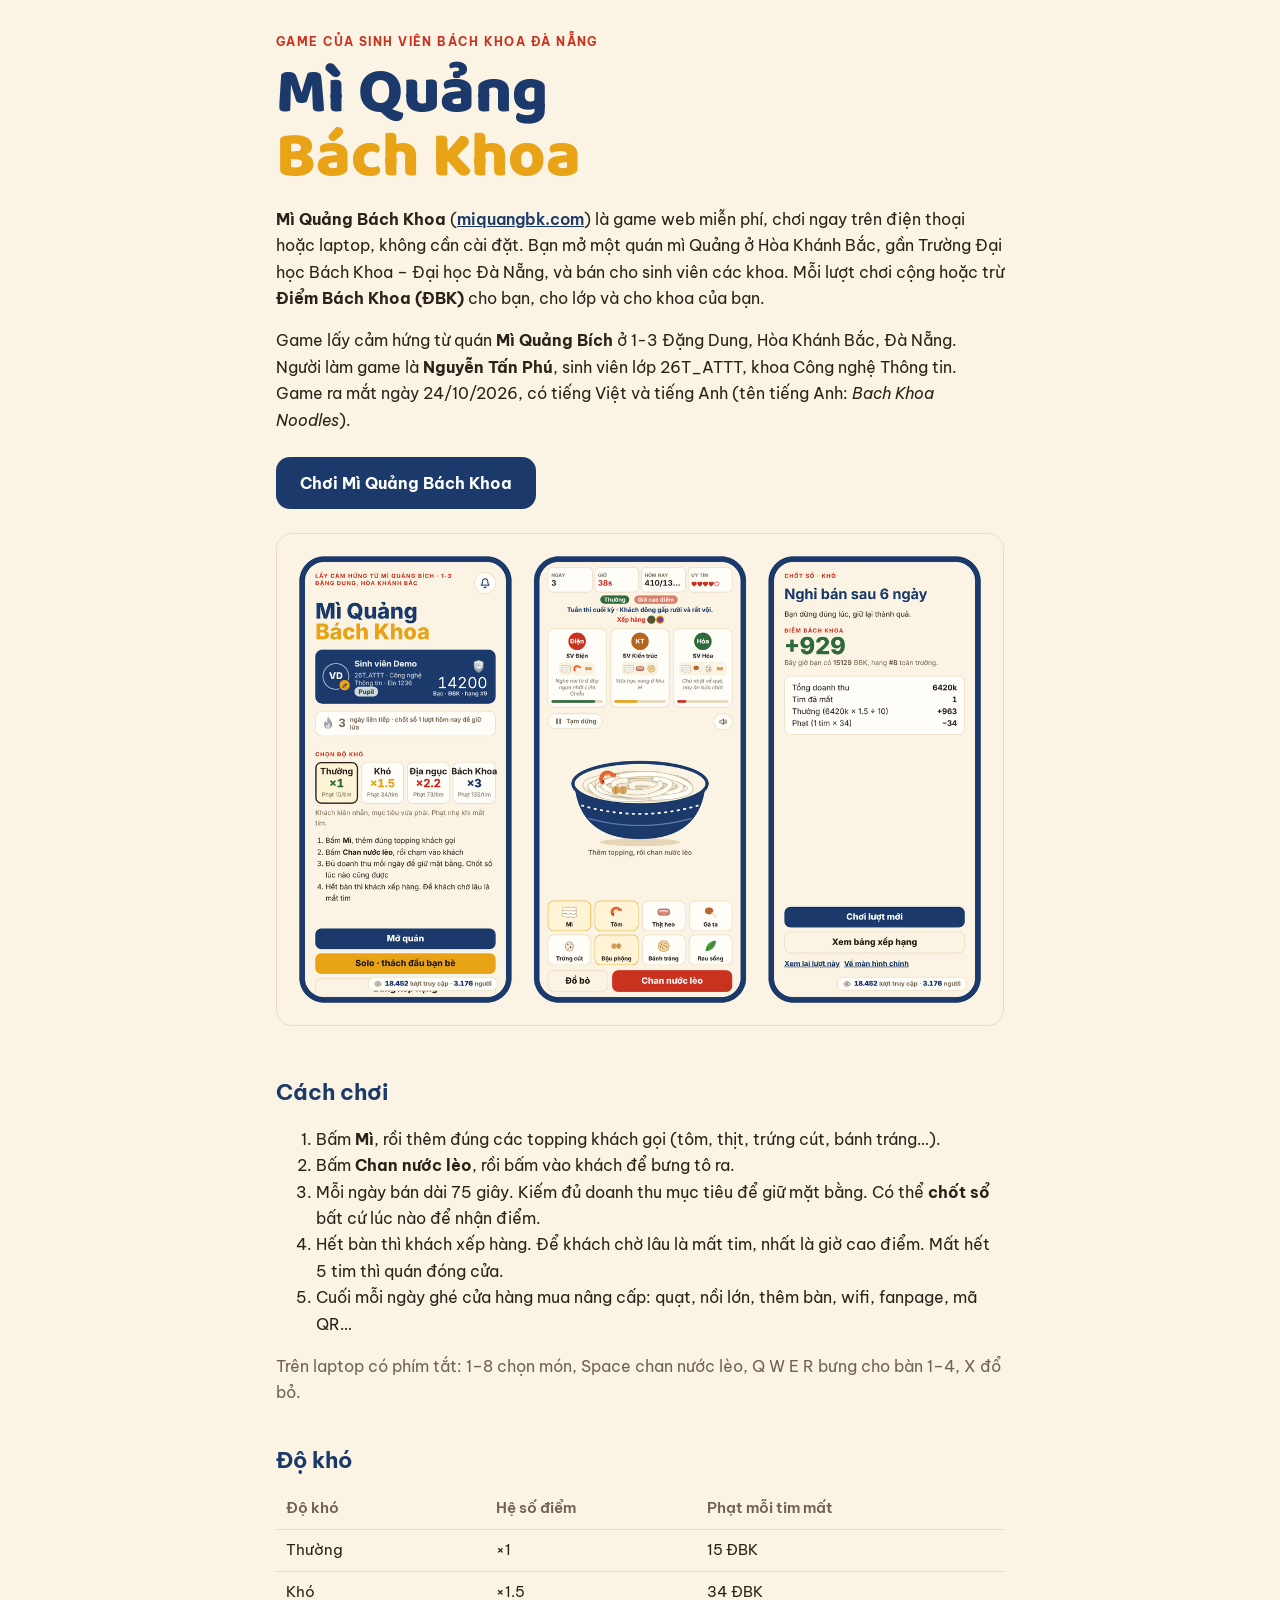
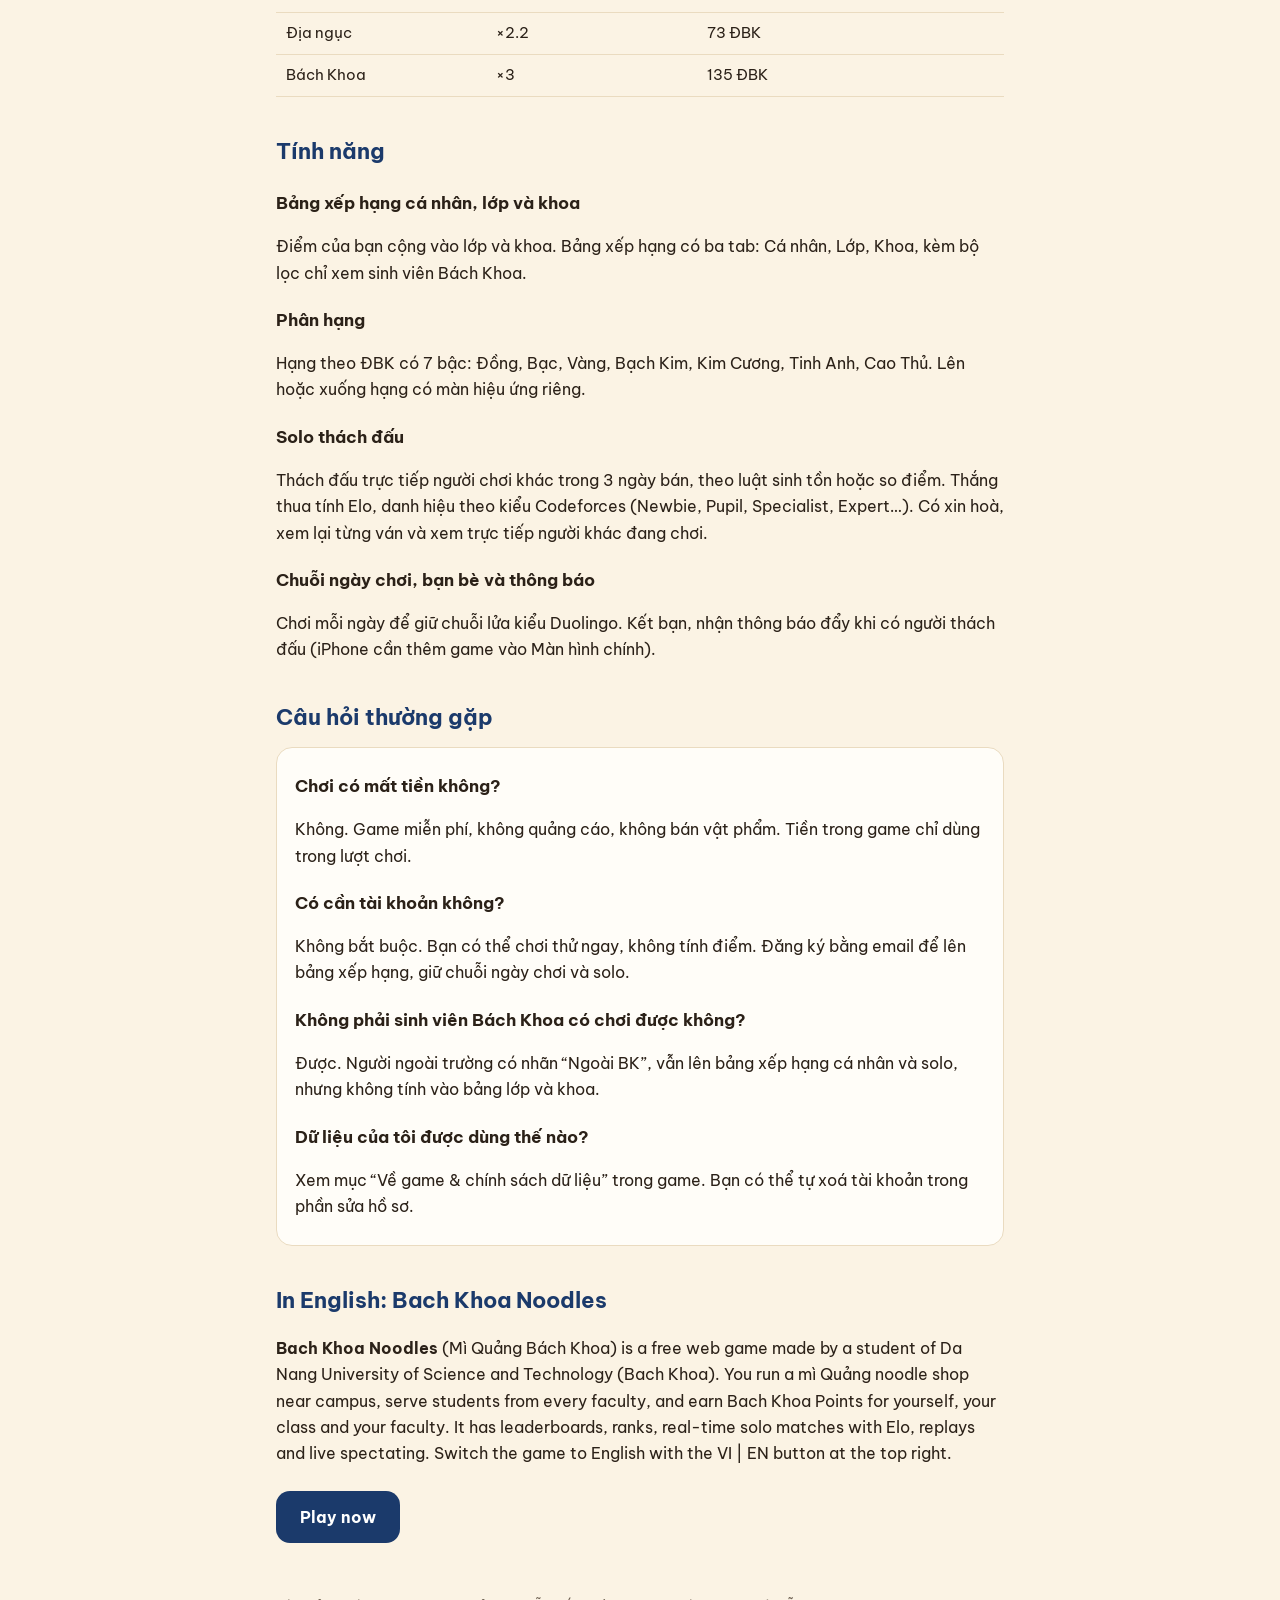
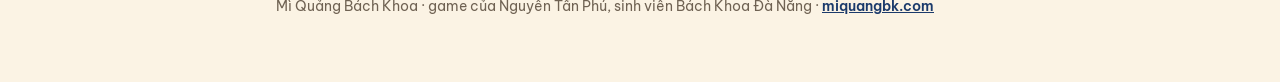
==== gioi-thieu/index.html @ 4ca2e11f "SEO: trang giới thiệu tĩnh, sitemap, robots, dữ liệu có cấu trúc, llms.txt (bản 2.19.3) Co-Authored-" ====
<!doctype html>
<html lang="vi">
<head>
<meta charset="utf-8">
<meta name="viewport" content="width=device-width, initial-scale=1">
<title>Giới thiệu Mì Quảng Bách Khoa: game bán mì Quảng của sinh viên Bách Khoa Đà Nẵng</title>
<meta name="description" content="Mì Quảng Bách Khoa (miquangbk.com) là game web miễn phí của sinh viên Đại học Bách Khoa Đà Nẵng: mở quán mì Quảng, phục vụ sinh viên các khoa, đua Điểm Bách Khoa theo lớp, theo khoa và solo tính Elo.">
<link rel="canonical" href="https://miquangbk.com/gioi-thieu/">
<link rel="icon" href="../icons/favicon.svg" type="image/svg+xml">
<meta name="theme-color" content="#1B3A6B">
<meta property="og:type" content="article">
<meta property="og:url" content="https://miquangbk.com/gioi-thieu/">
<meta property="og:site_name" content="Mì Quảng Bách Khoa">
<meta property="og:title" content="Giới thiệu Mì Quảng Bách Khoa">
<meta property="og:description" content="Game bán mì Quảng của sinh viên Bách Khoa Đà Nẵng. Đua điểm theo lớp, theo khoa, solo tính Elo.">
<meta property="og:image" content="https://miquangbk.com/icons/og-image.png">
<meta name="twitter:card" content="summary_large_image">
<script type="application/ld+json">
{"@context":"https://schema.org","@graph":[
 {"@type":"BreadcrumbList","itemListElement":[
  {"@type":"ListItem","position":1,"name":"Mì Quảng Bách Khoa","item":"https://miquangbk.com/"},
  {"@type":"ListItem","position":2,"name":"Giới thiệu","item":"https://miquangbk.com/gioi-thieu/"}]},
 {"@type":"FAQPage","mainEntity":[
  {"@type":"Question","name":"Mì Quảng Bách Khoa là gì?","acceptedAnswer":{"@type":"Answer","text":"Là game web miễn phí do Nguyễn Tấn Phú, sinh viên lớp 26T_ATTT khoa Công nghệ Thông tin, Trường Đại học Bách Khoa – Đại học Đà Nẵng làm. Người chơi mở quán mì Quảng và phục vụ sinh viên các khoa, kiếm Điểm Bách Khoa cho bản thân, lớp và khoa. Chơi tại miquangbk.com."}},
  {"@type":"Question","name":"Chơi Mì Quảng Bách Khoa có mất tiền không?","acceptedAnswer":{"@type":"Answer","text":"Không. Game miễn phí, không quảng cáo, không bán vật phẩm. Tiền trong game chỉ dùng để mua nâng cấp và tim trong lượt chơi."}},
  {"@type":"Question","name":"Có cần tài khoản để chơi không?","acceptedAnswer":{"@type":"Answer","text":"Không bắt buộc. Có thể chơi thử ngay mà không tính điểm. Đăng ký bằng email để được tính Điểm Bách Khoa, lên bảng xếp hạng, giữ chuỗi ngày chơi và thách đấu solo."}},
  {"@type":"Question","name":"Không phải sinh viên Bách Khoa Đà Nẵng có chơi được không?","acceptedAnswer":{"@type":"Answer","text":"Được. Người chơi ngoài trường có nhãn Ngoài BK, vẫn lên bảng xếp hạng cá nhân và solo, nhưng không được tính vào bảng xếp hạng lớp và khoa."}},
  {"@type":"Question","name":"Game lấy cảm hứng từ đâu?","acceptedAnswer":{"@type":"Answer","text":"Từ quán Mì Quảng Bích ở 1-3 Đặng Dung, Hòa Khánh Bắc, Đà Nẵng, nơi nhiều sinh viên Bách Khoa hay ghé ăn."}}]}
]}
</script>
<link rel="preconnect" href="https://fonts.googleapis.com">
<link rel="stylesheet" href="https://fonts.googleapis.com/css2?family=Baloo+2:wght@800&family=Be+Vietnam+Pro:wght@400;600;700&display=swap">
<style>
:root{--paper:#FBF3E4;--card:#FFFDF8;--ink:#2B2118;--muted:#6F6253;--line:#EADBC0;--navy:#1B3A6B;--gold:#E8A317;--chili:#C8321E}
@media (prefers-color-scheme:dark){:root{--paper:#14181F;--card:#1C222C;--ink:#ECE5DA;--muted:#A79C8E;--line:#2E3643;--navy:#8FB0E6;--gold:#F0B43A;--chili:#F07A62}}
*{box-sizing:border-box}
body{margin:0;background:var(--paper);color:var(--ink);font:16px/1.65 'Be Vietnam Pro',system-ui,sans-serif}
main{max-width:760px;margin:0 auto;padding:32px 16px 64px}
.eyebrow{font-size:12px;letter-spacing:.12em;text-transform:uppercase;font-weight:700;color:var(--chili);margin:0}
h1{font-family:'Baloo 2',system-ui,sans-serif;font-weight:800;font-size:clamp(40px,9vw,64px);line-height:1;margin:10px 0 16px;color:var(--navy)}
h1 em{font-style:normal;color:var(--gold);display:block}
h2{font-size:22px;margin:36px 0 10px;color:var(--navy)}
h3{font-size:17px;margin:20px 0 4px}
p,li{color:var(--ink)} .muted{color:var(--muted)}
a{color:var(--navy);font-weight:600}
.cta{display:inline-block;margin:8px 0 4px;padding:13px 24px;border-radius:14px;background:var(--navy);color:#fff;text-decoration:none;font-weight:700}
@media (prefers-color-scheme:dark){.cta{color:#14181F}}
img{width:100%;height:auto;border-radius:16px;border:1px solid var(--line);margin:20px 0 4px;background:var(--card)}
table{width:100%;border-collapse:collapse;margin:8px 0;font-size:15px}
th,td{text-align:left;padding:8px 10px;border-bottom:1px solid var(--line)}
th{color:var(--muted);font-weight:600}
.box{background:var(--card);border:1px solid var(--line);border-radius:16px;padding:4px 18px 10px;margin-top:12px}
footer{margin-top:48px;font-size:14px;color:var(--muted)}
</style>
</head>
<body>
<main>
<p class="eyebrow">Game của sinh viên Bách Khoa Đà Nẵng</p>
<h1>Mì Quảng <em>Bách Khoa</em></h1>
<p><b>Mì Quảng Bách Khoa</b> (<a href="https://miquangbk.com/">miquangbk.com</a>) là game web miễn phí, chơi ngay trên điện thoại hoặc laptop, không cần cài đặt. Bạn mở một quán mì Quảng ở Hòa Khánh Bắc, gần Trường Đại học Bách Khoa – Đại học Đà Nẵng, và bán cho sinh viên các khoa. Mỗi lượt chơi cộng hoặc trừ <b>Điểm Bách Khoa (ĐBK)</b> cho bạn, cho lớp và cho khoa của bạn.</p>
<p>Game lấy cảm hứng từ quán <b>Mì Quảng Bích</b> ở 1-3 Đặng Dung, Hòa Khánh Bắc, Đà Nẵng. Người làm game là <b>Nguyễn Tấn Phú</b>, sinh viên lớp 26T_ATTT, khoa Công nghệ Thông tin. Game ra mắt ngày 24/10/2026, có tiếng Việt và tiếng Anh (tên tiếng Anh: <i>Bach Khoa Noodles</i>).</p>
<a class="cta" href="https://miquangbk.com/">Chơi Mì Quảng Bách Khoa</a>
<img src="../docs/images/tong-quan-dien-thoai.png" width="1300" height="879" alt="Màn hình game Mì Quảng Bách Khoa trên điện thoại: màn chính, quán đang bán và bảng xếp hạng" loading="lazy">

<h2>Cách chơi</h2>
<ol>
<li>Bấm <b>Mì</b>, rồi thêm đúng các topping khách gọi (tôm, thịt, trứng cút, bánh tráng…).</li>
<li>Bấm <b>Chan nước lèo</b>, rồi bấm vào khách để bưng tô ra.</li>
<li>Mỗi ngày bán dài 75 giây. Kiếm đủ doanh thu mục tiêu để giữ mặt bằng. Có thể <b>chốt sổ</b> bất cứ lúc nào để nhận điểm.</li>
<li>Hết bàn thì khách xếp hàng. Để khách chờ lâu là mất tim, nhất là giờ cao điểm. Mất hết 5 tim thì quán đóng cửa.</li>
<li>Cuối mỗi ngày ghé cửa hàng mua nâng cấp: quạt, nồi lớn, thêm bàn, wifi, fanpage, mã QR…</li>
</ol>
<p class="muted">Trên laptop có phím tắt: 1–8 chọn món, Space chan nước lèo, Q W E R bưng cho bàn 1–4, X đổ bỏ.</p>

<h2>Độ khó</h2>
<table>
<tr><th>Độ khó</th><th>Hệ số điểm</th><th>Phạt mỗi tim mất</th></tr>
<tr><td>Thường</td><td>×1</td><td>15 ĐBK</td></tr>
<tr><td>Khó</td><td>×1.5</td><td>34 ĐBK</td></tr>
<tr><td>Địa ngục</td><td>×2.2</td><td>73 ĐBK</td></tr>
<tr><td>Bách Khoa</td><td>×3</td><td>135 ĐBK</td></tr>
</table>

<h2>Tính năng</h2>
<h3>Bảng xếp hạng cá nhân, lớp và khoa</h3>
<p>Điểm của bạn cộng vào lớp và khoa. Bảng xếp hạng có ba tab: Cá nhân, Lớp, Khoa, kèm bộ lọc chỉ xem sinh viên Bách Khoa.</p>
<h3>Phân hạng</h3>
<p>Hạng theo ĐBK có 7 bậc: Đồng, Bạc, Vàng, Bạch Kim, Kim Cương, Tinh Anh, Cao Thủ. Lên hoặc xuống hạng có màn hiệu ứng riêng.</p>
<h3>Solo thách đấu</h3>
<p>Thách đấu trực tiếp người chơi khác trong 3 ngày bán, theo luật sinh tồn hoặc so điểm. Thắng thua tính Elo, danh hiệu theo kiểu Codeforces (Newbie, Pupil, Specialist, Expert…). Có xin hoà, xem lại từng ván và xem trực tiếp người khác đang chơi.</p>
<h3>Chuỗi ngày chơi, bạn bè và thông báo</h3>
<p>Chơi mỗi ngày để giữ chuỗi lửa kiểu Duolingo. Kết bạn, nhận thông báo đẩy khi có người thách đấu (iPhone cần thêm game vào Màn hình chính).</p>

<h2>Câu hỏi thường gặp</h2>
<div class="box">
<h3>Chơi có mất tiền không?</h3>
<p>Không. Game miễn phí, không quảng cáo, không bán vật phẩm. Tiền trong game chỉ dùng trong lượt chơi.</p>
<h3>Có cần tài khoản không?</h3>
<p>Không bắt buộc. Bạn có thể chơi thử ngay, không tính điểm. Đăng ký bằng email để lên bảng xếp hạng, giữ chuỗi ngày chơi và solo.</p>
<h3>Không phải sinh viên Bách Khoa có chơi được không?</h3>
<p>Được. Người ngoài trường có nhãn “Ngoài BK”, vẫn lên bảng xếp hạng cá nhân và solo, nhưng không tính vào bảng lớp và khoa.</p>
<h3>Dữ liệu của tôi được dùng thế nào?</h3>
<p>Xem mục “Về game &amp; chính sách dữ liệu” trong game. Bạn có thể tự xoá tài khoản trong phần sửa hồ sơ.</p>
</div>

<h2 lang="en">In English: Bach Khoa Noodles</h2>
<p lang="en"><b>Bach Khoa Noodles</b> (Mì Quảng Bách Khoa) is a free web game made by a student of Da Nang University of Science and Technology (Bach Khoa). You run a mì Quảng noodle shop near campus, serve students from every faculty, and earn Bach Khoa Points for yourself, your class and your faculty. It has leaderboards, ranks, real-time solo matches with Elo, replays and live spectating. Switch the game to English with the VI | EN button at the top right.</p>
<a class="cta" href="https://miquangbk.com/">Play now</a>

<footer>Mì Quảng Bách Khoa · game của Nguyễn Tấn Phú, sinh viên Bách Khoa Đà Nẵng · <a href="https://miquangbk.com/">miquangbk.com</a></footer>
</main>
</body>
</html>
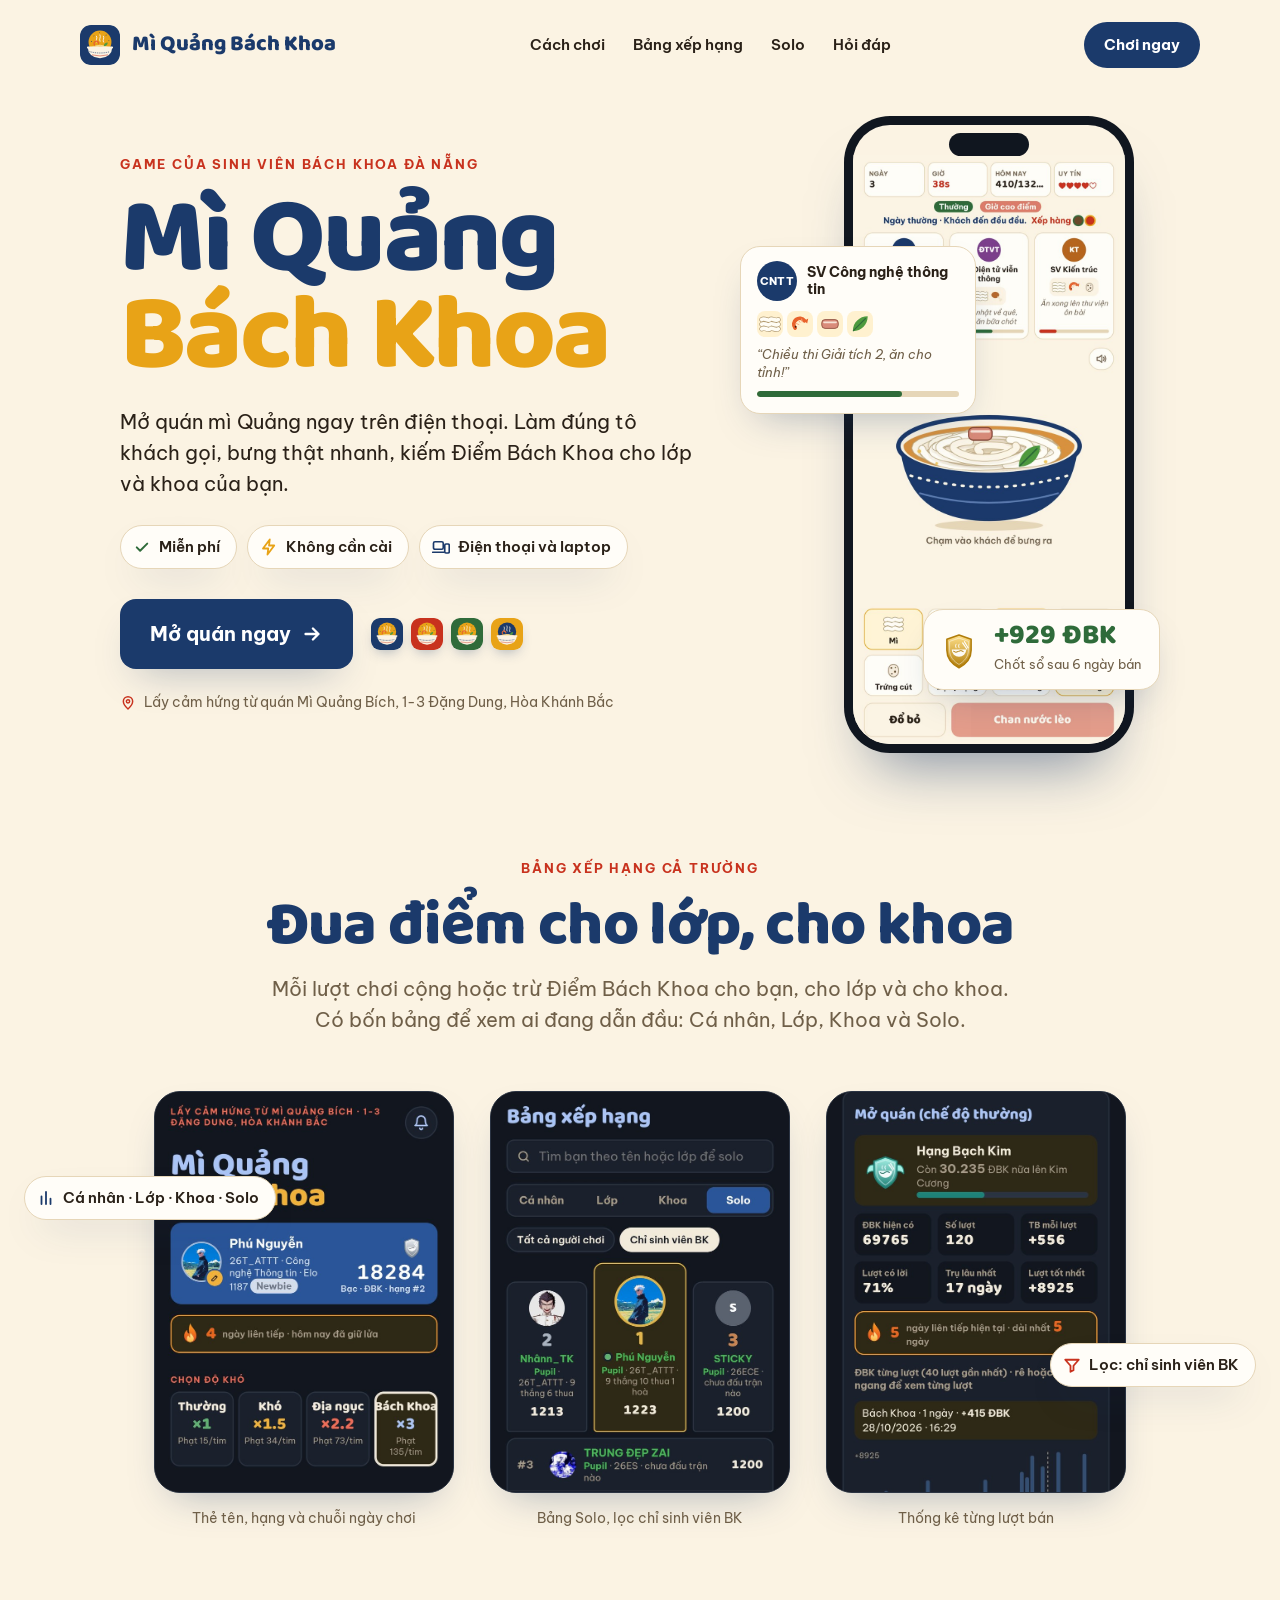
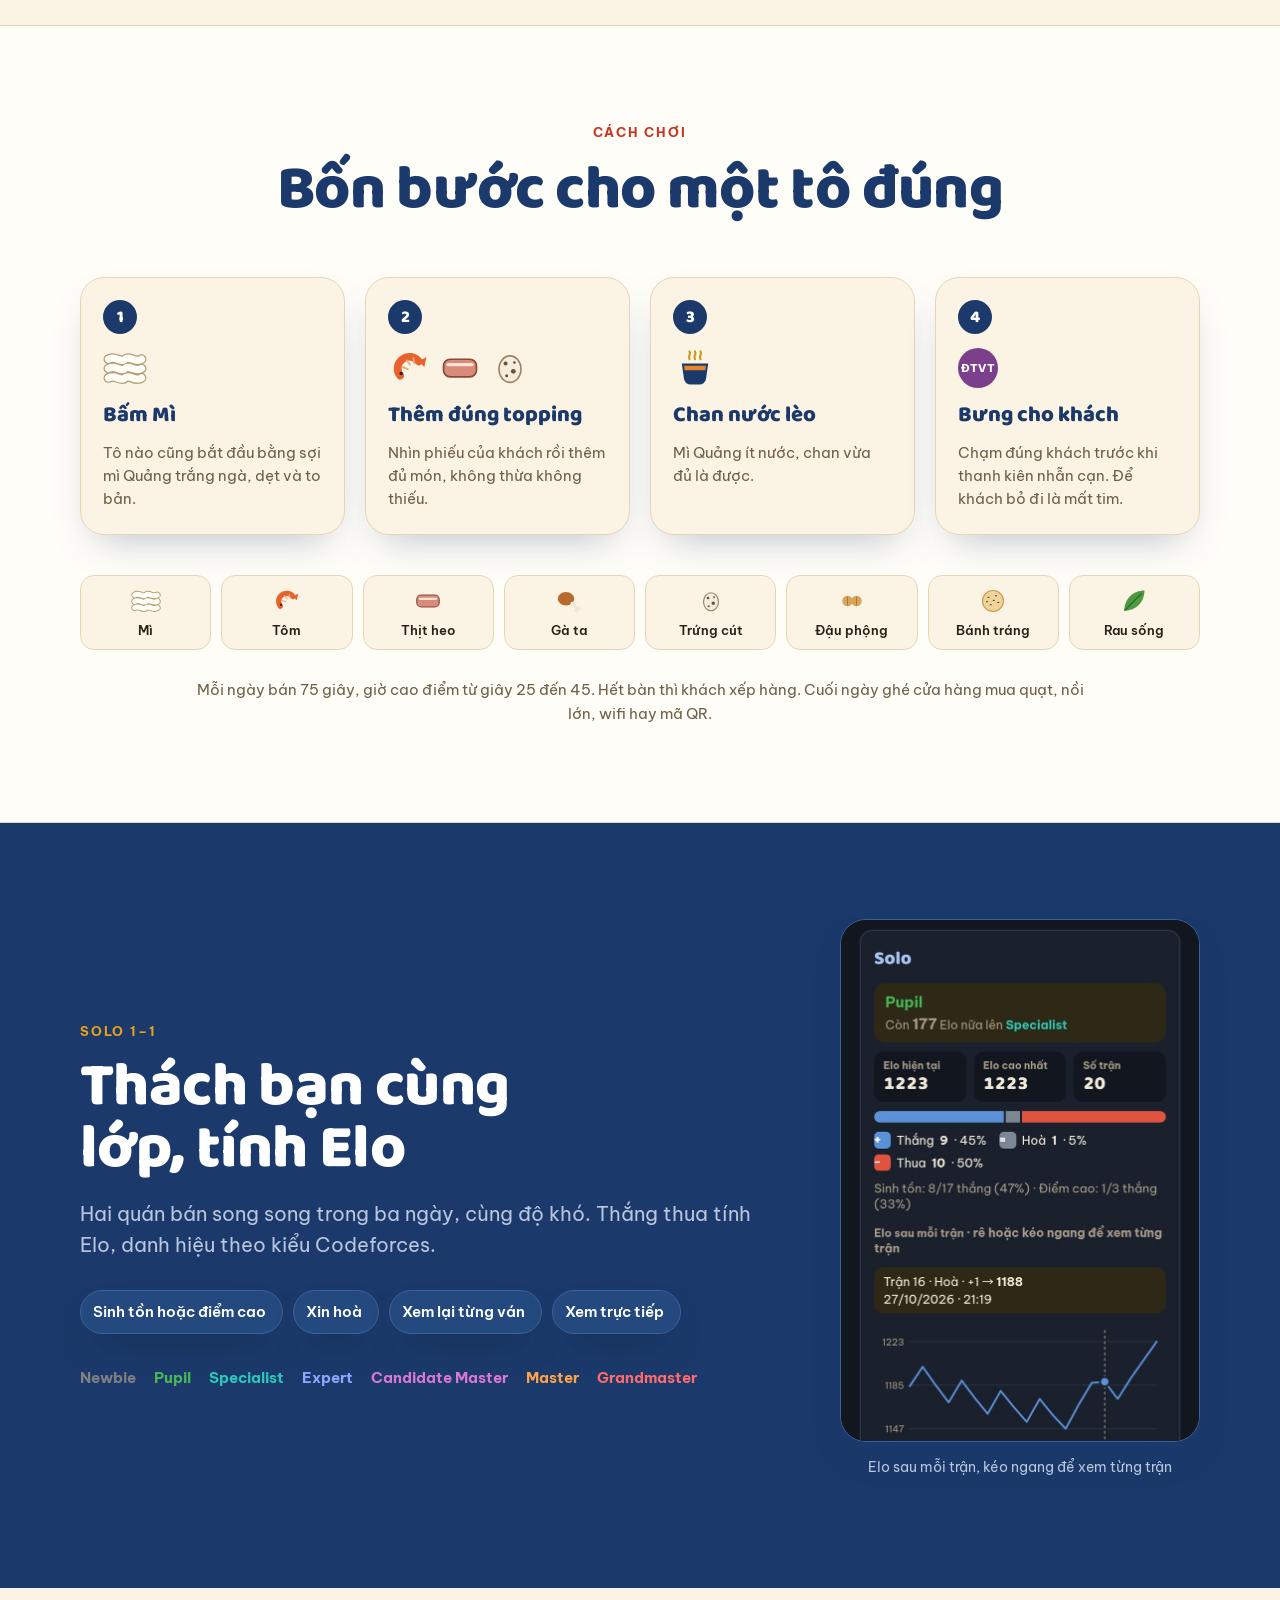
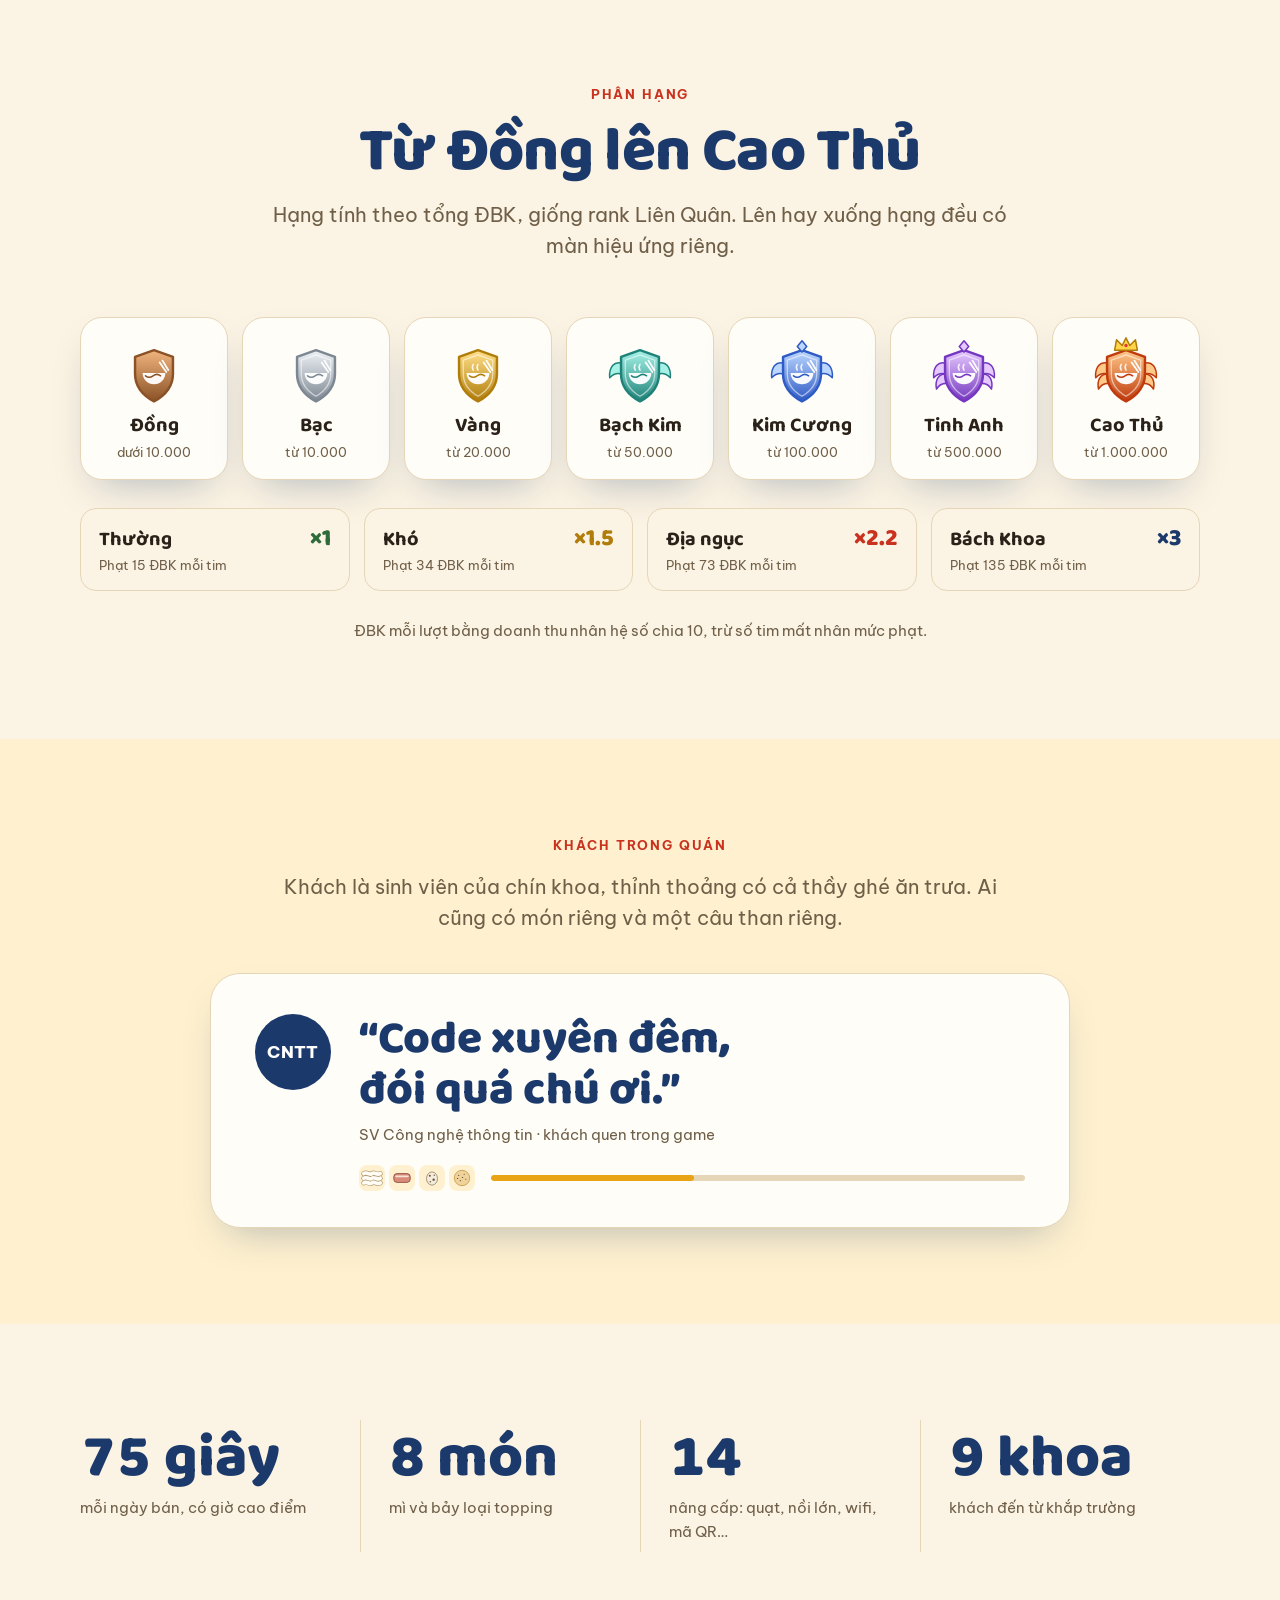
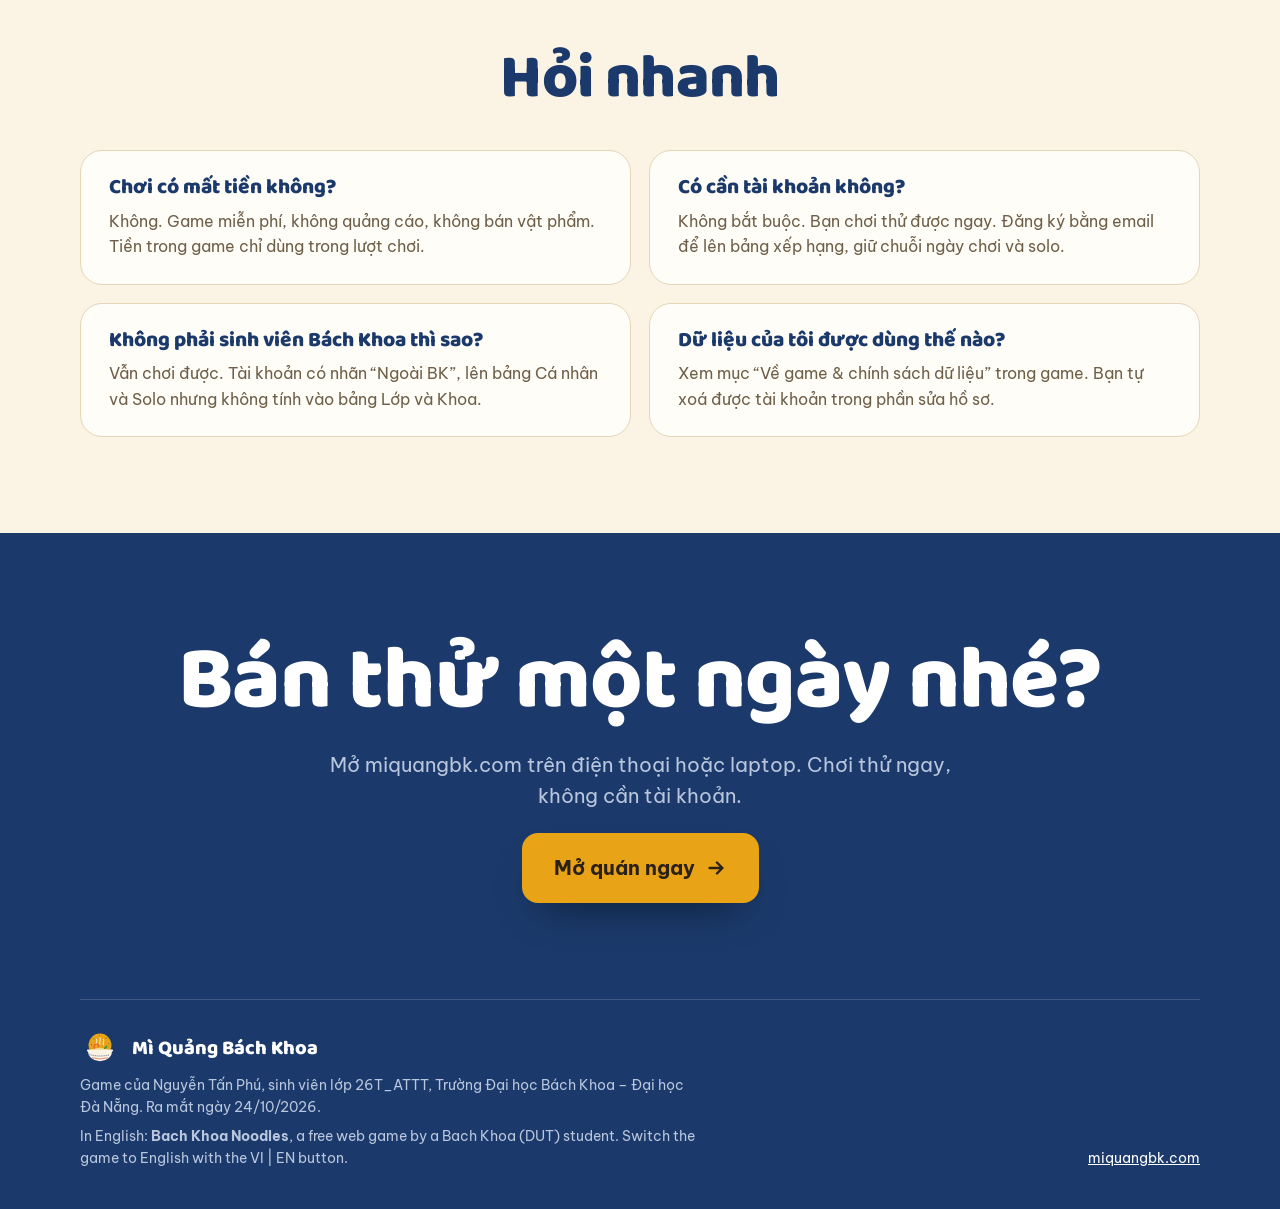
==== commit b3b77abe: "Trang giới thiệu thành landing page có ảnh game, huy hiệu hạng, hỏi nhanh (bản 2.20.0) Co-Authored-B" ====
--- a/gioi-thieu/index.html
+++ b/gioi-thieu/index.html
@@ -2,18 +2,22 @@
 <html lang="vi">
 <head>
 <meta charset="utf-8">
-<meta name="viewport" content="width=device-width, initial-scale=1">
-<title>Giới thiệu Mì Quảng Bách Khoa: game bán mì Quảng của sinh viên Bách Khoa Đà Nẵng</title>
+<meta name="viewport" content="width=device-width, initial-scale=1, viewport-fit=cover">
+<title>Mì Quảng Bách Khoa: game bán mì Quảng của sinh viên Bách Khoa Đà Nẵng</title>
 <meta name="description" content="Mì Quảng Bách Khoa (miquangbk.com) là game web miễn phí của sinh viên Đại học Bách Khoa Đà Nẵng: mở quán mì Quảng, phục vụ sinh viên các khoa, đua Điểm Bách Khoa theo lớp, theo khoa và solo tính Elo.">
 <link rel="canonical" href="https://miquangbk.com/gioi-thieu/">
 <link rel="icon" href="../icons/favicon.svg" type="image/svg+xml">
+<link rel="apple-touch-icon" href="../icons/apple-touch-icon.png">
 <meta name="theme-color" content="#1B3A6B">
 <meta property="og:type" content="article">
 <meta property="og:url" content="https://miquangbk.com/gioi-thieu/">
 <meta property="og:site_name" content="Mì Quảng Bách Khoa">
-<meta property="og:title" content="Giới thiệu Mì Quảng Bách Khoa">
-<meta property="og:description" content="Game bán mì Quảng của sinh viên Bách Khoa Đà Nẵng. Đua điểm theo lớp, theo khoa, solo tính Elo.">
+<meta property="og:locale" content="vi_VN">
+<meta property="og:title" content="Mì Quảng Bách Khoa: game bán mì Quảng của sinh viên Bách Khoa Đà Nẵng">
+<meta property="og:description" content="Mở quán mì Quảng trên điện thoại, đua Điểm Bách Khoa cho lớp, cho khoa và solo tính Elo. Miễn phí, không cần cài.">
 <meta property="og:image" content="https://miquangbk.com/icons/og-image.png">
+<meta property="og:image:width" content="1200">
+<meta property="og:image:height" content="630">
 <meta name="twitter:card" content="summary_large_image">
 <script type="application/ld+json">
 {"@context":"https://schema.org","@graph":[
@@ -21,93 +25,543 @@
   {"@type":"ListItem","position":1,"name":"Mì Quảng Bách Khoa","item":"https://miquangbk.com/"},
   {"@type":"ListItem","position":2,"name":"Giới thiệu","item":"https://miquangbk.com/gioi-thieu/"}]},
  {"@type":"FAQPage","mainEntity":[
-  {"@type":"Question","name":"Mì Quảng Bách Khoa là gì?","acceptedAnswer":{"@type":"Answer","text":"Là game web miễn phí do Nguyễn Tấn Phú, sinh viên lớp 26T_ATTT khoa Công nghệ Thông tin, Trường Đại học Bách Khoa – Đại học Đà Nẵng làm. Người chơi mở quán mì Quảng và phục vụ sinh viên các khoa, kiếm Điểm Bách Khoa cho bản thân, lớp và khoa. Chơi tại miquangbk.com."}},
-  {"@type":"Question","name":"Chơi Mì Quảng Bách Khoa có mất tiền không?","acceptedAnswer":{"@type":"Answer","text":"Không. Game miễn phí, không quảng cáo, không bán vật phẩm. Tiền trong game chỉ dùng để mua nâng cấp và tim trong lượt chơi."}},
-  {"@type":"Question","name":"Có cần tài khoản để chơi không?","acceptedAnswer":{"@type":"Answer","text":"Không bắt buộc. Có thể chơi thử ngay mà không tính điểm. Đăng ký bằng email để được tính Điểm Bách Khoa, lên bảng xếp hạng, giữ chuỗi ngày chơi và thách đấu solo."}},
-  {"@type":"Question","name":"Không phải sinh viên Bách Khoa Đà Nẵng có chơi được không?","acceptedAnswer":{"@type":"Answer","text":"Được. Người chơi ngoài trường có nhãn Ngoài BK, vẫn lên bảng xếp hạng cá nhân và solo, nhưng không được tính vào bảng xếp hạng lớp và khoa."}},
-  {"@type":"Question","name":"Game lấy cảm hứng từ đâu?","acceptedAnswer":{"@type":"Answer","text":"Từ quán Mì Quảng Bích ở 1-3 Đặng Dung, Hòa Khánh Bắc, Đà Nẵng, nơi nhiều sinh viên Bách Khoa hay ghé ăn."}}]}
+  {"@type":"Question","name":"Chơi có mất tiền không?","acceptedAnswer":{"@type":"Answer","text":"Không. Game miễn phí, không quảng cáo, không bán vật phẩm. Tiền trong game chỉ dùng trong lượt chơi."}},
+  {"@type":"Question","name":"Có cần tài khoản không?","acceptedAnswer":{"@type":"Answer","text":"Không bắt buộc. Bạn chơi thử được ngay. Đăng ký bằng email để lên bảng xếp hạng, giữ chuỗi ngày chơi và solo."}},
+  {"@type":"Question","name":"Không phải sinh viên Bách Khoa thì sao?","acceptedAnswer":{"@type":"Answer","text":"Vẫn chơi được. Tài khoản có nhãn Ngoài BK, lên bảng Cá nhân và Solo, nhưng không tính vào bảng Lớp và Khoa."}},
+  {"@type":"Question","name":"Dữ liệu của tôi được dùng thế nào?","acceptedAnswer":{"@type":"Answer","text":"Xem mục Về game và chính sách dữ liệu trong game. Bạn tự xoá được tài khoản trong phần sửa hồ sơ."}}]}
 ]}
 </script>
 <link rel="preconnect" href="https://fonts.googleapis.com">
-<link rel="stylesheet" href="https://fonts.googleapis.com/css2?family=Baloo+2:wght@800&family=Be+Vietnam+Pro:wght@400;600;700&display=swap">
+<link rel="preconnect" href="https://fonts.gstatic.com" crossorigin>
+<link rel="stylesheet" href="https://fonts.googleapis.com/css2?family=Baloo+2:wght@700;800&family=Be+Vietnam+Pro:wght@400;500;600;700&display=swap">
 <style>
-:root{--paper:#FBF3E4;--card:#FFFDF8;--ink:#2B2118;--muted:#6F6253;--line:#EADBC0;--navy:#1B3A6B;--gold:#E8A317;--chili:#C8321E}
-@media (prefers-color-scheme:dark){:root{--paper:#14181F;--card:#1C222C;--ink:#ECE5DA;--muted:#A79C8E;--line:#2E3643;--navy:#8FB0E6;--gold:#F0B43A;--chili:#F07A62}}
+/* Trang giới thiệu dạng landing page (bản 2.20.0). Màu và chữ lấy từ game: giấy kem, xanh Bách Khoa, vàng nghệ, đỏ ớt.
+   Layout: hero hai cột (chữ + điện thoại) → các dải mục xếp dọc, mỗi dải một màu nền để đọc như một tờ thực đơn dài.
+   data-layer đánh dấu các mảnh nổi lên khi quay phim giới thiệu. */
+:root{
+  color-scheme: light;
+  --paper:#FBF3E3; --card:#FFFDF8; --soft:#FFF1CF; --ink:#2A2118; --muted:#6F5F48; --line:#E6D6B8;
+  --navy:#1B3A6B; --navy-band:#1B3A6B; --on-navy:#F7F1E4; --on-navy-muted:#B9C6DD;
+  --turmeric:#E8A317; --chili:#C8321E; --leaf:#2F6B3A; --gold-text:#B07D0B;
+  --heading:#1B3A6B; --shadow:0 18px 40px -18px rgba(27,58,107,.35);
+  --display:"Baloo 2","Be Vietnam Pro",system-ui,sans-serif;
+  --body:"Be Vietnam Pro",system-ui,-apple-system,"Segoe UI",sans-serif;
+  --r-newbie:#808080;--r-pupil:#46B954;--r-specialist:#2CC7B8;--r-expert:#8EA5FF;--r-cm:#D877D8;--r-master:#FFA347;--r-gm:#FF6B6B;
+}
+@media (prefers-color-scheme: dark){:root{
+  color-scheme: dark;
+  --paper:#11161F; --card:#1A212D; --soft:#2A2416; --ink:#F2EADB; --muted:#B1A48F; --line:#2B3443;
+  --navy:#A9C4F5; --navy-band:#0D1626; --on-navy:#F2EADB; --on-navy-muted:#A3B1C8;
+  --turmeric:#F0B23A; --chili:#F26B55; --leaf:#62B373; --gold-text:#F0B23A;
+  --heading:#A9C4F5; --shadow:0 18px 40px -18px rgba(0,0,0,.6);
+}}
 *{box-sizing:border-box}
-body{margin:0;background:var(--paper);color:var(--ink);font:16px/1.65 'Be Vietnam Pro',system-ui,sans-serif}
-main{max-width:760px;margin:0 auto;padding:32px 16px 64px}
-.eyebrow{font-size:12px;letter-spacing:.12em;text-transform:uppercase;font-weight:700;color:var(--chili);margin:0}
-h1{font-family:'Baloo 2',system-ui,sans-serif;font-weight:800;font-size:clamp(40px,9vw,64px);line-height:1;margin:10px 0 16px;color:var(--navy)}
-h1 em{font-style:normal;color:var(--gold);display:block}
-h2{font-size:22px;margin:36px 0 10px;color:var(--navy)}
-h3{font-size:17px;margin:20px 0 4px}
-p,li{color:var(--ink)} .muted{color:var(--muted)}
-a{color:var(--navy);font-weight:600}
-.cta{display:inline-block;margin:8px 0 4px;padding:13px 24px;border-radius:14px;background:var(--navy);color:#fff;text-decoration:none;font-weight:700}
-@media (prefers-color-scheme:dark){.cta{color:#14181F}}
-img{width:100%;height:auto;border-radius:16px;border:1px solid var(--line);margin:20px 0 4px;background:var(--card)}
-table{width:100%;border-collapse:collapse;margin:8px 0;font-size:15px}
-th,td{text-align:left;padding:8px 10px;border-bottom:1px solid var(--line)}
-th{color:var(--muted);font-weight:600}
-.box{background:var(--card);border:1px solid var(--line);border-radius:16px;padding:4px 18px 10px;margin-top:12px}
-footer{margin-top:48px;font-size:14px;color:var(--muted)}
+html{-webkit-text-size-adjust:100%}
+body{margin:0;background:var(--paper);color:var(--ink);font:400 17px/1.6 var(--body)}
+img{max-width:100%;display:block}
+a{color:inherit}
+:focus-visible{outline:3px solid var(--turmeric);outline-offset:3px;border-radius:6px}
+.wrap{max-width:1168px;margin:0 auto;padding-left:max(24px,env(safe-area-inset-left,0px));padding-right:max(24px,env(safe-area-inset-right,0px))}
+.eyebrow{margin:0;font-size:13px;font-weight:700;letter-spacing:.14em;text-transform:uppercase;color:var(--chili)}
+h1,h2,h3{font-family:var(--display);font-weight:800;color:var(--heading);text-wrap:balance;margin:0}
+h2{font-size:clamp(38px,5vw,62px);line-height:1;letter-spacing:-.01em}
+h3{font-size:22px;line-height:1.2}
+.lead{font-size:20px;line-height:1.55;color:var(--ink);margin:0;text-wrap:pretty}
+.muted{color:var(--muted)}
+.svg-i{width:28px;height:28px;flex:none}
+
+/* Thanh trên */
+.nav{display:flex;align-items:center;justify-content:space-between;gap:24px;padding-block:22px}
+.brand{display:flex;align-items:center;gap:12px;text-decoration:none;font-family:var(--display);font-weight:800;font-size:22px;color:var(--heading)}
+.brand svg{width:40px;height:40px;border-radius:11px}
+.nav ul{display:flex;gap:28px;list-style:none;margin:0;padding:0;font-size:15px;font-weight:600}
+.nav ul a{text-decoration:none;color:var(--ink)}
+.nav ul a:hover{color:var(--chili)}
+.btn{display:inline-flex;align-items:center;gap:10px;text-decoration:none;font-family:var(--body);font-weight:700;border-radius:16px;white-space:nowrap}
+.btn-nho{background:var(--navy-band);color:#fff;font-size:15px;padding:11px 20px;border-radius:999px}
+@media (prefers-color-scheme: dark){.btn-nho{background:#2A5599}}
+
+/* Hero */
+.hero{display:grid;grid-template-columns:minmax(0,1fr) 420px;gap:40px;align-items:center;padding-block:24px 40px}
+.hero h1{font-size:clamp(64px,8.4vw,120px);line-height:.9;letter-spacing:-.025em;margin:16px 0 22px}
+.hero h1 span{display:block}
+.hero h1 .vang{color:var(--turmeric)}
+.hero .lead{max-width:31em}
+.chips{display:flex;flex-wrap:wrap;gap:10px;margin:26px 0 30px;padding:0;list-style:none}
+.chip{display:inline-flex;align-items:center;gap:8px;background:var(--card);border:1.5px solid var(--line);border-radius:999px;padding:9px 16px 9px 12px;font-size:15px;font-weight:600;color:var(--ink);box-shadow:var(--shadow)}
+.chip svg{width:18px;height:18px;flex:none}
+.cta-hang{display:flex;align-items:center;gap:18px;flex-wrap:wrap}
+.btn-lon{background:var(--navy-band);color:#fff;font-size:20px;padding:19px 30px;box-shadow:var(--shadow)}
+@media (prefers-color-scheme: dark){.btn-lon{background:#2A5599}}
+.btn-lon svg{width:22px;height:22px}
+.o-logo{display:flex;gap:8px}
+.o-logo span{display:block;width:32px;height:32px}
+.o-logo svg{width:32px;height:32px;border-radius:9px;box-shadow:0 6px 14px -6px rgba(27,58,107,.45)}
+.ghe{display:flex;align-items:center;gap:8px;margin:22px 0 0;font-size:14px;color:var(--muted)}
+.ghe svg{width:16px;height:16px;flex:none;color:var(--chili)}
+.may{position:relative;justify-self:center;width:420px;height:640px}
+.phone{position:absolute;left:104px;top:2px;width:290px;padding:9px;border-radius:46px;background:#10161F;box-shadow:0 40px 60px -30px rgba(27,58,107,.55)}
+.man{display:block;padding-top:30px;border-radius:37px;background:#FBF3E3;overflow:hidden}
+.phone img{width:272px;height:589px}
+.phone::after{content:"";position:absolute;left:50%;top:17px;width:80px;height:23px;margin-left:-40px;border-radius:12px;background:#10161F}
+.khach-the{position:absolute;left:0;top:132px;width:236px;background:var(--card);border:1.5px solid var(--line);border-radius:20px;padding:14px 16px 16px;box-shadow:var(--shadow);font-size:13px}
+.khach-the .dau{display:flex;align-items:center;gap:10px}
+.khoa-bd{display:inline-grid;place-items:center;width:40px;height:40px;border-radius:50%;background:var(--c,#1B3A6B);color:#fff;font:800 11px/1 var(--body);letter-spacing:.02em;flex:none}
+.khach-the b{font-size:14px;line-height:1.25;color:var(--ink)}
+.mon{display:flex;gap:4px;margin:10px 0 8px}
+.mon svg{width:26px;height:26px;background:var(--soft);border-radius:8px;padding:2px}
+.khach-the i{display:block;color:var(--muted);line-height:1.4}
+.kn{display:block;height:6px;border-radius:3px;background:var(--line);margin-top:10px;overflow:hidden}
+.kn i{display:block;height:100%;border-radius:3px;background:var(--leaf)}
+.ket-the{position:absolute;right:0;bottom:64px;display:flex;align-items:center;gap:12px;background:var(--card);border:1.5px solid var(--line);border-radius:20px;padding:12px 18px 12px 12px;box-shadow:var(--shadow)}
+.ket-the svg{width:46px;height:46px}
+.ket-the b{display:block;font:800 28px/1 var(--display);color:var(--leaf)}
+.ket-the span{font-size:13px;color:var(--muted)}
+
+/* Dải mục */
+.dai{padding-block:96px}
+.dau-muc{display:grid;gap:16px;justify-items:center;text-align:center;max-width:760px;margin:0 auto 56px}
+.dau-muc .lead{color:var(--muted)}
+
+/* Bảng xếp hạng */
+.bxh{position:relative;padding-top:64px}
+.anh-hang{display:flex;justify-content:center;gap:36px;list-style:none;margin:0;padding:0}
+.anh-hang li{width:300px;display:grid;gap:14px}
+.anh{border-radius:26px;overflow:hidden;border:1.5px solid #2B3443;background:#12161F;box-shadow:var(--shadow)}
+.anh img{width:100%;height:auto}
+.anh-hang figcaption,.cap{font-size:14px;color:var(--muted);text-align:center}
+.chip-canh{position:absolute;z-index:1}
+.chip-canh.trai{left:max(24px,calc(50% - 676px));top:46%}
+.chip-canh.phai{right:max(24px,calc(50% - 676px));top:66%}
+
+/* Cách chơi */
+.cach{background:var(--card);border-block:1.5px solid var(--line)}
+.buoc{display:grid;grid-template-columns:repeat(4,minmax(0,1fr));gap:20px;list-style:none;margin:0;padding:0}
+.buoc li{background:var(--paper);border:1.5px solid var(--line);border-radius:24px;padding:22px 22px 24px;display:grid;gap:12px;align-content:start;box-shadow:var(--shadow)}
+.buoc .so{display:inline-grid;place-items:center;width:34px;height:34px;border-radius:50%;background:var(--navy-band);color:#fff;font:800 17px/1 var(--display)}
+@media (prefers-color-scheme: dark){.buoc .so{background:#2A5599}}
+.buoc .icon{display:flex;gap:6px;min-height:44px;align-items:center}
+.buoc .icon svg{width:44px;height:44px}
+.buoc p{margin:0;font-size:15px;line-height:1.55;color:var(--muted)}
+.nuoc{width:44px;height:44px}
+.pad{display:grid;grid-template-columns:repeat(8,minmax(0,1fr));gap:10px;list-style:none;margin:40px 0 0;padding:0}
+.pad li{display:grid;justify-items:center;gap:4px;background:var(--paper);border:1.5px solid var(--line);border-radius:14px;padding:10px 4px 8px;font-size:13px;font-weight:600}
+.pad li svg{width:30px;height:30px}
+.nhip{margin:28px auto 0;text-align:center;color:var(--muted);font-size:15px;max-width:60em}
+
+/* Solo */
+.solo{background:var(--navy-band);color:var(--on-navy)}
+.solo h2{color:#fff}
+.solo .eyebrow{color:var(--turmeric)}
+.solo-luoi{display:grid;grid-template-columns:minmax(0,1fr) 360px;gap:72px;align-items:center}
+.solo .lead{color:var(--on-navy-muted);margin-top:18px}
+.solo .chips{margin:30px 0 32px}
+.solo .chip{background:#24497F;border-color:#3A6299;color:#fff;box-shadow:0 18px 36px -18px rgba(0,0,0,.6)}
+.danh-hieu{display:flex;flex-wrap:wrap;gap:8px 18px;margin:0;padding:0;list-style:none;font-weight:700;font-size:15px}
+.danh-hieu li{color:var(--rc)}
+.solo .anh{border-color:#3A6299}
+.solo .cap{color:var(--on-navy-muted);margin-top:14px}
+
+/* Phân hạng */
+.huy-hieu{display:grid;grid-template-columns:repeat(7,minmax(0,1fr));gap:14px;list-style:none;margin:0;padding:0}
+.huy-hieu li{display:grid;justify-items:center;gap:6px;background:var(--card);border:1.5px solid var(--line);border-radius:22px;padding:18px 8px 16px;text-align:center;box-shadow:var(--shadow)}
+.huy-hieu svg{width:72px;height:72px}
+.huy-hieu b{font-family:var(--display);font-size:20px;line-height:1.1;color:var(--ink)}
+.huy-hieu small{font-size:13px;color:var(--muted);font-variant-numeric:tabular-nums}
+.do-kho{display:grid;grid-template-columns:repeat(4,minmax(0,1fr));gap:14px;list-style:none;margin:28px 0 0;padding:0}
+.do-kho li{display:flex;align-items:baseline;justify-content:space-between;gap:10px;border:1.5px solid var(--line);border-radius:16px;padding:14px 18px;background:var(--paper)}
+.do-kho b{font-family:var(--display);font-size:20px}
+.do-kho .x{font:800 24px/1 var(--display);color:var(--dc)}
+.do-kho small{display:block;font-size:13px;color:var(--muted)}
+
+/* Khách trong game */
+.khach{background:var(--soft)}
+.trich{max-width:860px;margin:0 auto;background:var(--card);border:1.5px solid var(--line);border-radius:30px;padding:40px 44px 36px;display:grid;grid-template-columns:auto minmax(0,1fr);gap:8px 28px;box-shadow:var(--shadow)}
+.trich .khoa-bd{width:76px;height:76px;font-size:17px;grid-row:span 3}
+.trich blockquote{margin:0;font:800 clamp(30px,3.6vw,46px)/1.1 var(--display);color:var(--heading);text-wrap:balance}
+.trich .ai{font-size:15px;color:var(--muted)}
+.trich .duoi{display:flex;align-items:center;gap:16px;margin-top:10px}
+.trich .mon{margin:0}
+.trich .kn{flex:1;margin:0}
+
+/* Con số */
+.so-lieu{display:grid;grid-template-columns:repeat(4,minmax(0,1fr));list-style:none;margin:0;padding:0}
+.so-lieu li{padding:8px 28px;border-left:1.5px solid var(--line)}
+.so-lieu li:first-child{border-left:0;padding-left:0}
+.so-lieu b{display:block;font:800 60px/1 var(--display);color:var(--heading);font-variant-numeric:tabular-nums}
+.so-lieu span{display:block;margin-top:8px;font-size:15px;color:var(--muted)}
+
+/* Hỏi đáp */
+.hoi{padding-top:0}
+.hoi h2{text-align:center;margin-bottom:40px}
+.hoi-luoi{display:grid;grid-template-columns:repeat(2,minmax(0,1fr));gap:18px}
+.hoi-luoi div{background:var(--card);border:1.5px solid var(--line);border-radius:22px;padding:24px 28px}
+.hoi-luoi h3{font-size:21px;margin-bottom:8px}
+.hoi-luoi p{margin:0;color:var(--muted);font-size:16px}
+
+/* Cuối trang */
+.cuoi{background:var(--navy-band);color:var(--on-navy);padding-block:104px 40px}
+.cuoi .chinh{display:grid;justify-items:center;text-align:center;gap:22px}
+.cuoi h2{color:#fff;font-size:clamp(46px,7vw,96px)}
+.cuoi .lead{color:var(--on-navy-muted);max-width:34em}
+.btn-vang{background:var(--turmeric);color:#2A2118;font-size:20px;padding:19px 32px;box-shadow:0 20px 40px -20px rgba(0,0,0,.6)}
+.btn-vang svg{width:22px;height:22px}
+.chan{display:flex;justify-content:space-between;align-items:flex-end;gap:24px;flex-wrap:wrap;margin-top:96px;padding-top:28px;border-top:1px solid rgba(255,255,255,.16);font-size:14px;color:var(--on-navy-muted)}
+.chan .brand{color:#fff;font-size:20px}
+.chan p{margin:6px 0 0;max-width:44em}
+.chan a{color:#fff}
+
+/* Màn hình nhỏ */
+@media (max-width:1100px){
+  .chip-canh{position:static;margin:0}
+  .bxh .chip-hang{display:flex;justify-content:center;flex-wrap:wrap;gap:10px;margin-top:28px}
+}
+@media (min-width:1101px){.bxh .chip-hang{display:contents}.hero{padding-inline:40px}}
+@media (max-width:980px){
+  .nav ul{display:none}
+  .hero{grid-template-columns:1fr;gap:48px;padding-bottom:64px}
+  .may{transform:scale(.9);transform-origin:top center;height:600px}
+  .solo-luoi{grid-template-columns:1fr;gap:48px}
+  .solo-luoi .anh-wrap{max-width:360px;margin:0 auto;width:100%}
+  .buoc{grid-template-columns:repeat(2,minmax(0,1fr))}
+  .pad{grid-template-columns:repeat(4,minmax(0,1fr))}
+  .huy-hieu{grid-template-columns:repeat(4,minmax(0,1fr))}
+  .do-kho{grid-template-columns:repeat(2,minmax(0,1fr))}
+  .so-lieu{grid-template-columns:repeat(2,minmax(0,1fr));gap:28px 0}
+  .so-lieu li:nth-child(3){border-left:0;padding-left:0}
+  .anh-hang{justify-content:flex-start;overflow-x:auto;scroll-snap-type:x mandatory;padding-bottom:12px;gap:18px}
+  .anh-hang li{flex:none;width:250px;scroll-snap-align:center}
+}
+@media (max-width:600px){
+  body{font-size:16px}
+  .dai{padding-block:72px}
+  .lead{font-size:18px}
+  .may{transform:scale(.78);height:520px;width:420px;margin-left:calc(50% - 210px);justify-self:start}
+  .buoc,.hoi-luoi{grid-template-columns:1fr}
+  .huy-hieu{grid-template-columns:repeat(4,minmax(0,1fr));gap:8px}
+  .huy-hieu li{padding:12px 4px;border-radius:16px}
+  .huy-hieu svg{width:44px;height:44px}
+  .huy-hieu b{font-size:15px}
+  .huy-hieu small{font-size:11px}
+  .brand{font-size:18px;gap:10px;white-space:nowrap}
+  .brand svg{width:34px;height:34px}
+  .btn-nho{padding:9px 14px;font-size:14px}
+  .do-kho{grid-template-columns:1fr}
+  .trich{grid-template-columns:1fr;padding:28px 24px;text-align:left}
+  .trich .khoa-bd{grid-row:auto;width:56px;height:56px;font-size:13px}
+  .so-lieu b{font-size:44px}
+  .so-lieu li{padding:4px 16px}
+  .btn-lon,.btn-vang{font-size:18px;padding:16px 24px}
+}
+@media (max-width:420px){.may{transform:scale(.7);height:470px;margin-left:calc(50% - 210px)}}
 </style>
 </head>
 <body>
+<div class="wrap">
+  <header class="nav">
+    <a class="brand" href="../"><svg xmlns="http://www.w3.org/2000/svg" viewBox="0 0 300 300" aria-hidden="true" focusable="false"><rect width="300" height="300" rx="68" fill="#1B3A6B"/>
+  <circle cx="150" cy="128" r="86" fill="#E8A317"></circle>
+  <g fill="#1B3A6B">
+    <ellipse cx="104" cy="82" rx="4.5" ry="2.4" transform="rotate(-20 104 82)"></ellipse>
+    <ellipse cx="146" cy="58" rx="4.5" ry="2.4" transform="rotate(10 146 58)"></ellipse>
+    <ellipse cx="196" cy="76" rx="4.5" ry="2.4" transform="rotate(-35 196 76)"></ellipse>
+    <ellipse cx="86" cy="124" rx="4.5" ry="2.4" transform="rotate(40 86 124)"></ellipse>
+    <ellipse cx="216" cy="118" rx="4.5" ry="2.4" transform="rotate(-10 216 118)"></ellipse>
+  </g>
+  <g fill="none" stroke="#FBF3E3" stroke-width="7" stroke-linecap="round">
+    <path d="M124 128 C114 112 134 102 124 84"></path>
+    <path d="M150 122 C140 104 160 94 150 74"></path>
+    <path d="M176 128 C166 112 186 102 176 84"></path>
+  </g>
+  <path d="M74 170 Q150 128 226 170 Z" fill="#F3D98A"></path>
+  <path d="M92 164 q12 -9 24 0 t24 0 t24 0 t24 0 t24 0" fill="none" stroke="#E8A317" stroke-width="4" stroke-linecap="round"></path>
+  <path d="M110 150 a17 17 0 1 1 29 -10" fill="none" stroke="#E8622C" stroke-width="10" stroke-linecap="round"></path>
+  <path d="M178 160 C178 142 191 132 208 132 c0 17 -12 28 -30 28z" fill="#4E9A3F"></path>
+  <path d="M58 168 H242 Q238 240 150 250 Q62 240 58 168 Z" fill="#FBF3E3"></path>
+  <rect x="52" y="162" width="196" height="14" rx="7" fill="#FBF3E3"></rect>
+  <path d="M74 200 Q150 220 226 200" fill="none" stroke="#1B3A6B" stroke-width="5" stroke-dasharray="2 12" stroke-linecap="round"></path>
+  <path d="M90 224 Q150 240 210 224" fill="none" stroke="#C8321E" stroke-width="4"></path>
+</svg>Mì Quảng Bách Khoa</a>
+    <nav aria-label="Mục trong trang"><ul>
+      <li><a href="#cach-choi">Cách chơi</a></li><li><a href="#bang-xep-hang">Bảng xếp hạng</a></li><li><a href="#solo">Solo</a></li><li><a href="#hoi-dap">Hỏi đáp</a></li>
+    </ul></nav>
+    <a class="btn btn-nho" href="../">Chơi ngay</a>
+  </header>
+
+  <section class="hero" aria-labelledby="tieu-de">
+    <div>
+      <p class="eyebrow">Game của sinh viên Bách Khoa Đà Nẵng</p>
+      <h1 id="tieu-de"><span>Mì Quảng</span><span class="vang">Bách Khoa</span></h1>
+      <p class="lead">Mở quán mì Quảng ngay trên điện thoại. Làm đúng tô khách gọi, bưng thật nhanh, kiếm Điểm Bách Khoa cho lớp và khoa của bạn.</p>
+      <ul class="chips" aria-label="Điểm nổi bật">
+        <li class="chip" data-layer="hero-chip-1"><svg viewBox="0 0 24 24" fill="none" stroke="#2F6B3A" stroke-width="2.6" stroke-linecap="round" stroke-linejoin="round" aria-hidden="true"><path d="M5 12.5l4.5 4.5L19 7.5"/></svg>Miễn phí</li>
+        <li class="chip" data-layer="hero-chip-2"><svg viewBox="0 0 24 24" fill="none" stroke="#E8A317" stroke-width="2.4" stroke-linecap="round" stroke-linejoin="round" aria-hidden="true"><path d="M13 2L4 14h7l-1 8 9-12h-7z"/></svg>Không cần cài</li>
+        <li class="chip" data-layer="hero-chip-3"><svg viewBox="0 0 24 24" fill="none" stroke="currentColor" style="color:var(--navy)" stroke-width="2.2" stroke-linecap="round" stroke-linejoin="round" aria-hidden="true"><rect x="2" y="5" width="13" height="10" rx="2"/><path d="M1 19h15"/><rect x="17" y="8" width="6" height="12" rx="1.6"/></svg>Điện thoại và laptop</li>
+      </ul>
+      <div class="cta-hang">
+        <a class="btn btn-lon" href="../" data-layer="hero-cta">Mở quán ngay <svg viewBox="0 0 24 24" fill="none" stroke="currentColor" stroke-width="2.6" stroke-linecap="round" stroke-linejoin="round" aria-hidden="true"><path d="M5 12h14M13 6l6 6-6 6"/></svg></a>
+        <span class="o-logo" aria-hidden="true"><span data-layer="hero-tile-1"><svg xmlns="http://www.w3.org/2000/svg" viewBox="0 0 300 300" aria-hidden="true" focusable="false"><rect width="300" height="300" rx="68" fill="#1B3A6B"/>
+  <circle cx="150" cy="128" r="86" fill="#E8A317"></circle>
+  <g fill="#1B3A6B">
+    <ellipse cx="104" cy="82" rx="4.5" ry="2.4" transform="rotate(-20 104 82)"></ellipse>
+    <ellipse cx="146" cy="58" rx="4.5" ry="2.4" transform="rotate(10 146 58)"></ellipse>
+    <ellipse cx="196" cy="76" rx="4.5" ry="2.4" transform="rotate(-35 196 76)"></ellipse>
+    <ellipse cx="86" cy="124" rx="4.5" ry="2.4" transform="rotate(40 86 124)"></ellipse>
+    <ellipse cx="216" cy="118" rx="4.5" ry="2.4" transform="rotate(-10 216 118)"></ellipse>
+  </g>
+  <g fill="none" stroke="#FBF3E3" stroke-width="7" stroke-linecap="round">
+    <path d="M124 128 C114 112 134 102 124 84"></path>
+    <path d="M150 122 C140 104 160 94 150 74"></path>
+    <path d="M176 128 C166 112 186 102 176 84"></path>
+  </g>
+  <path d="M74 170 Q150 128 226 170 Z" fill="#F3D98A"></path>
+  <path d="M92 164 q12 -9 24 0 t24 0 t24 0 t24 0 t24 0" fill="none" stroke="#E8A317" stroke-width="4" stroke-linecap="round"></path>
+  <path d="M110 150 a17 17 0 1 1 29 -10" fill="none" stroke="#E8622C" stroke-width="10" stroke-linecap="round"></path>
+  <path d="M178 160 C178 142 191 132 208 132 c0 17 -12 28 -30 28z" fill="#4E9A3F"></path>
+  <path d="M58 168 H242 Q238 240 150 250 Q62 240 58 168 Z" fill="#FBF3E3"></path>
+  <rect x="52" y="162" width="196" height="14" rx="7" fill="#FBF3E3"></rect>
+  <path d="M74 200 Q150 220 226 200" fill="none" stroke="#1B3A6B" stroke-width="5" stroke-dasharray="2 12" stroke-linecap="round"></path>
+  <path d="M90 224 Q150 240 210 224" fill="none" stroke="#C8321E" stroke-width="4"></path>
+</svg></span><span data-layer="hero-tile-2"><svg xmlns="http://www.w3.org/2000/svg" viewBox="0 0 300 300" aria-hidden="true" focusable="false"><rect width="300" height="300" rx="68" fill="#C8321E"/>
+  <circle cx="150" cy="128" r="86" fill="#E8A317"></circle>
+  <g fill="#1B3A6B">
+    <ellipse cx="104" cy="82" rx="4.5" ry="2.4" transform="rotate(-20 104 82)"></ellipse>
+    <ellipse cx="146" cy="58" rx="4.5" ry="2.4" transform="rotate(10 146 58)"></ellipse>
+    <ellipse cx="196" cy="76" rx="4.5" ry="2.4" transform="rotate(-35 196 76)"></ellipse>
+    <ellipse cx="86" cy="124" rx="4.5" ry="2.4" transform="rotate(40 86 124)"></ellipse>
+    <ellipse cx="216" cy="118" rx="4.5" ry="2.4" transform="rotate(-10 216 118)"></ellipse>
+  </g>
+  <g fill="none" stroke="#FBF3E3" stroke-width="7" stroke-linecap="round">
+    <path d="M124 128 C114 112 134 102 124 84"></path>
+    <path d="M150 122 C140 104 160 94 150 74"></path>
+    <path d="M176 128 C166 112 186 102 176 84"></path>
+  </g>
+  <path d="M74 170 Q150 128 226 170 Z" fill="#F3D98A"></path>
+  <path d="M92 164 q12 -9 24 0 t24 0 t24 0 t24 0 t24 0" fill="none" stroke="#E8A317" stroke-width="4" stroke-linecap="round"></path>
+  <path d="M110 150 a17 17 0 1 1 29 -10" fill="none" stroke="#E8622C" stroke-width="10" stroke-linecap="round"></path>
+  <path d="M178 160 C178 142 191 132 208 132 c0 17 -12 28 -30 28z" fill="#4E9A3F"></path>
+  <path d="M58 168 H242 Q238 240 150 250 Q62 240 58 168 Z" fill="#FBF3E3"></path>
+  <rect x="52" y="162" width="196" height="14" rx="7" fill="#FBF3E3"></rect>
+  <path d="M74 200 Q150 220 226 200" fill="none" stroke="#1B3A6B" stroke-width="5" stroke-dasharray="2 12" stroke-linecap="round"></path>
+  <path d="M90 224 Q150 240 210 224" fill="none" stroke="#C8321E" stroke-width="4"></path>
+</svg></span><span data-layer="hero-tile-3"><svg xmlns="http://www.w3.org/2000/svg" viewBox="0 0 300 300" aria-hidden="true" focusable="false"><rect width="300" height="300" rx="68" fill="#2F6B3A"/>
+  <circle cx="150" cy="128" r="86" fill="#E8A317"></circle>
+  <g fill="#1B3A6B">
+    <ellipse cx="104" cy="82" rx="4.5" ry="2.4" transform="rotate(-20 104 82)"></ellipse>
+    <ellipse cx="146" cy="58" rx="4.5" ry="2.4" transform="rotate(10 146 58)"></ellipse>
+    <ellipse cx="196" cy="76" rx="4.5" ry="2.4" transform="rotate(-35 196 76)"></ellipse>
+    <ellipse cx="86" cy="124" rx="4.5" ry="2.4" transform="rotate(40 86 124)"></ellipse>
+    <ellipse cx="216" cy="118" rx="4.5" ry="2.4" transform="rotate(-10 216 118)"></ellipse>
+  </g>
+  <g fill="none" stroke="#FBF3E3" stroke-width="7" stroke-linecap="round">
+    <path d="M124 128 C114 112 134 102 124 84"></path>
+    <path d="M150 122 C140 104 160 94 150 74"></path>
+    <path d="M176 128 C166 112 186 102 176 84"></path>
+  </g>
+  <path d="M74 170 Q150 128 226 170 Z" fill="#F3D98A"></path>
+  <path d="M92 164 q12 -9 24 0 t24 0 t24 0 t24 0 t24 0" fill="none" stroke="#E8A317" stroke-width="4" stroke-linecap="round"></path>
+  <path d="M110 150 a17 17 0 1 1 29 -10" fill="none" stroke="#E8622C" stroke-width="10" stroke-linecap="round"></path>
+  <path d="M178 160 C178 142 191 132 208 132 c0 17 -12 28 -30 28z" fill="#4E9A3F"></path>
+  <path d="M58 168 H242 Q238 240 150 250 Q62 240 58 168 Z" fill="#FBF3E3"></path>
+  <rect x="52" y="162" width="196" height="14" rx="7" fill="#FBF3E3"></rect>
+  <path d="M74 200 Q150 220 226 200" fill="none" stroke="#1B3A6B" stroke-width="5" stroke-dasharray="2 12" stroke-linecap="round"></path>
+  <path d="M90 224 Q150 240 210 224" fill="none" stroke="#C8321E" stroke-width="4"></path>
+</svg></span><span data-layer="hero-tile-4"><svg xmlns="http://www.w3.org/2000/svg" viewBox="0 0 300 300" aria-hidden="true" focusable="false"><rect width="300" height="300" rx="68" fill="#E8A317"/>
+  <circle cx="150" cy="128" r="86" fill="#1B3A6B"></circle>
+  <g fill="#1B3A6B">
+    <ellipse cx="104" cy="82" rx="4.5" ry="2.4" transform="rotate(-20 104 82)"></ellipse>
+    <ellipse cx="146" cy="58" rx="4.5" ry="2.4" transform="rotate(10 146 58)"></ellipse>
+    <ellipse cx="196" cy="76" rx="4.5" ry="2.4" transform="rotate(-35 196 76)"></ellipse>
+    <ellipse cx="86" cy="124" rx="4.5" ry="2.4" transform="rotate(40 86 124)"></ellipse>
+    <ellipse cx="216" cy="118" rx="4.5" ry="2.4" transform="rotate(-10 216 118)"></ellipse>
+  </g>
+  <g fill="none" stroke="#FBF3E3" stroke-width="7" stroke-linecap="round">
+    <path d="M124 128 C114 112 134 102 124 84"></path>
+    <path d="M150 122 C140 104 160 94 150 74"></path>
+    <path d="M176 128 C166 112 186 102 176 84"></path>
+  </g>
+  <path d="M74 170 Q150 128 226 170 Z" fill="#F3D98A"></path>
+  <path d="M92 164 q12 -9 24 0 t24 0 t24 0 t24 0 t24 0" fill="none" stroke="#E8A317" stroke-width="4" stroke-linecap="round"></path>
+  <path d="M110 150 a17 17 0 1 1 29 -10" fill="none" stroke="#E8622C" stroke-width="10" stroke-linecap="round"></path>
+  <path d="M178 160 C178 142 191 132 208 132 c0 17 -12 28 -30 28z" fill="#4E9A3F"></path>
+  <path d="M58 168 H242 Q238 240 150 250 Q62 240 58 168 Z" fill="#FBF3E3"></path>
+  <rect x="52" y="162" width="196" height="14" rx="7" fill="#FBF3E3"></rect>
+  <path d="M74 200 Q150 220 226 200" fill="none" stroke="#1B3A6B" stroke-width="5" stroke-dasharray="2 12" stroke-linecap="round"></path>
+  <path d="M90 224 Q150 240 210 224" fill="none" stroke="#C8321E" stroke-width="4"></path>
+</svg></span></span>
+      </div>
+      <p class="ghe"><svg viewBox="0 0 24 24" fill="none" stroke="currentColor" stroke-width="2.2" stroke-linecap="round" stroke-linejoin="round" aria-hidden="true"><path d="M12 21s-7-6.2-7-11.5A7 7 0 0 1 19 9.5C19 14.8 12 21 12 21z"/><circle cx="12" cy="9.5" r="2.5"/></svg>Lấy cảm hứng từ quán Mì Quảng Bích, 1-3 Đặng Dung, Hòa Khánh Bắc</p>
+    </div>
+    <div class="may">
+      <div class="phone" data-layer="hero-phone"><span class="man"><img src="anh/dang-ban.jpg" width="272" height="589" alt="Màn chơi Mì Quảng Bách Khoa: ba khách đang chờ ở bàn, tô mì Quảng đã chan nước lèo, hàng nút chọn món ở dưới"></span></div>
+      <div class="khach-the" data-layer="hero-khach">
+        <div class="dau"><span class="khoa-bd" style="--c:#1B3A6B">CNTT</span><b>SV Công nghệ thông tin</b></div>
+        <div class="mon" aria-label="Món gọi: mì, tôm, thịt heo, rau sống"><svg viewBox="0 0 40 40" aria-hidden="true" focusable="false"><g fill="none" stroke-linecap="round"><path d="M5 12c6-4 11 4 15 0s9 4 15 0 M5 20.5c6-4 11 4 15 0s9 4 15 0 M5 29c6-4 11 4 15 0s9 4 15 0" stroke="#B49D74" stroke-width="9"/><path d="M5 12c6-4 11 4 15 0s9 4 15 0 M5 20.5c6-4 11 4 15 0s9 4 15 0 M5 29c6-4 11 4 15 0s9 4 15 0" stroke="#FFFDF5" stroke-width="6.6"/><path d="M9 10.6c2.5-1.3 4.5-1.1 6.5 0M9 19.1c2.5-1.3 4.5-1.1 6.5 0M9 27.6c2.5-1.3 4.5-1.1 6.5 0" stroke="#fff" stroke-width="1.3"/></g></svg><svg viewBox="0 0 40 40" aria-hidden="true" focusable="false"><path d="M11 27a10 10 0 1 1 17-13" fill="none" stroke="#E8622C" stroke-width="7" stroke-linecap="round"/><path d="M13 19l5 2M17 13l3 4M23 11l1 5" stroke="#F6A57E" stroke-width="1.6" stroke-linecap="round"/><path d="M28 14l7-4-2 9z" fill="#E8622C"/><circle cx="12" cy="25" r="1.6" fill="#3a1d10"/></svg><svg viewBox="0 0 40 40" aria-hidden="true" focusable="false"><rect x="5" y="12" width="30" height="16" rx="6" fill="#D98B7A" stroke="#8a4a3a" stroke-width="1.5"/><path d="M9 17h22" stroke="#F6E3D6" stroke-width="3" stroke-linecap="round"/></svg><svg viewBox="0 0 40 40" aria-hidden="true" focusable="false"><path d="M7 33C7 17 19 6 34 6c0 15-11 27-27 27z" fill="#4E9A3F"/><path d="M8 32L30 10" stroke="#2F6B3A" stroke-width="2" stroke-linecap="round"/></svg></div>
+        <i>“Chiều thi Giải tích 2, ăn cho tỉnh!”</i>
+        <span class="kn" aria-hidden="true"><i style="width:72%"></i></span>
+      </div>
+      <div class="ket-the" data-layer="hero-ket"><svg class="hang-logo" viewBox="-6 -10 76 74" width="72" height="72" role="img" aria-label="Hạng Vàng"><title>Hạng Vàng</title> <defs><linearGradient id="hl3b" x1="0" y1="0" x2="0" y2="1"><stop offset="0" stop-color="#FFE08A"/><stop offset="1" stop-color="#B07D0B"/></linearGradient></defs> <path d="M32 4 L52 11 V29 C52 43 43 52 32 58 C21 52 12 43 12 29 V11 Z" fill="url(#hl3b)" stroke="#B07D0B" stroke-width="2.6" stroke-linejoin="round"/> <path d="M32 9 L47.5 14.5 V29 C47.5 40 40.5 47.5 32 52.5 C23.5 47.5 16.5 40 16.5 29 V14.5 Z" fill="none" stroke="#fff" stroke-opacity=".55" stroke-width="1.4"/> <path d="M38 17 L45 27 M41 15 L47 25" stroke="#fff" stroke-width="2" stroke-linecap="round" opacity=".95"/> <path d="M20 28 H44 A12 12 0 0 1 20 28 Z" fill="#fff" fill-opacity=".95"/> <path d="M23 31 Q27 34 31 31 T39 31" fill="none" stroke="#B07D0B" stroke-width="1.6" stroke-linecap="round"/> <path d="M27 25 q-2 -3 0 -6 M32 25 q-2 -3 0 -6" fill="none" stroke="#fff" stroke-width="1.6" stroke-linecap="round" opacity=".85"/> </svg><div><b>+929 ĐBK</b><span>Chốt sổ sau 6 ngày bán</span></div></div>
+    </div>
+  </section>
+</div>
+
 <main>
-<p class="eyebrow">Game của sinh viên Bách Khoa Đà Nẵng</p>
-<h1>Mì Quảng <em>Bách Khoa</em></h1>
-<p><b>Mì Quảng Bách Khoa</b> (<a href="https://miquangbk.com/">miquangbk.com</a>) là game web miễn phí, chơi ngay trên điện thoại hoặc laptop, không cần cài đặt. Bạn mở một quán mì Quảng ở Hòa Khánh Bắc, gần Trường Đại học Bách Khoa – Đại học Đà Nẵng, và bán cho sinh viên các khoa. Mỗi lượt chơi cộng hoặc trừ <b>Điểm Bách Khoa (ĐBK)</b> cho bạn, cho lớp và cho khoa của bạn.</p>
-<p>Game lấy cảm hứng từ quán <b>Mì Quảng Bích</b> ở 1-3 Đặng Dung, Hòa Khánh Bắc, Đà Nẵng. Người làm game là <b>Nguyễn Tấn Phú</b>, sinh viên lớp 26T_ATTT, khoa Công nghệ Thông tin. Game ra mắt ngày 24/10/2026, có tiếng Việt và tiếng Anh (tên tiếng Anh: <i>Bach Khoa Noodles</i>).</p>
-<a class="cta" href="https://miquangbk.com/">Chơi Mì Quảng Bách Khoa</a>
-<img src="../docs/images/tong-quan-dien-thoai.png" width="1300" height="879" alt="Màn hình game Mì Quảng Bách Khoa trên điện thoại: màn chính, quán đang bán và bảng xếp hạng" loading="lazy">
-
-<h2>Cách chơi</h2>
-<ol>
-<li>Bấm <b>Mì</b>, rồi thêm đúng các topping khách gọi (tôm, thịt, trứng cút, bánh tráng…).</li>
-<li>Bấm <b>Chan nước lèo</b>, rồi bấm vào khách để bưng tô ra.</li>
-<li>Mỗi ngày bán dài 75 giây. Kiếm đủ doanh thu mục tiêu để giữ mặt bằng. Có thể <b>chốt sổ</b> bất cứ lúc nào để nhận điểm.</li>
-<li>Hết bàn thì khách xếp hàng. Để khách chờ lâu là mất tim, nhất là giờ cao điểm. Mất hết 5 tim thì quán đóng cửa.</li>
-<li>Cuối mỗi ngày ghé cửa hàng mua nâng cấp: quạt, nồi lớn, thêm bàn, wifi, fanpage, mã QR…</li>
-</ol>
-<p class="muted">Trên laptop có phím tắt: 1–8 chọn món, Space chan nước lèo, Q W E R bưng cho bàn 1–4, X đổ bỏ.</p>
-
-<h2>Độ khó</h2>
-<table>
-<tr><th>Độ khó</th><th>Hệ số điểm</th><th>Phạt mỗi tim mất</th></tr>
-<tr><td>Thường</td><td>×1</td><td>15 ĐBK</td></tr>
-<tr><td>Khó</td><td>×1.5</td><td>34 ĐBK</td></tr>
-<tr><td>Địa ngục</td><td>×2.2</td><td>73 ĐBK</td></tr>
-<tr><td>Bách Khoa</td><td>×3</td><td>135 ĐBK</td></tr>
-</table>
-
-<h2>Tính năng</h2>
-<h3>Bảng xếp hạng cá nhân, lớp và khoa</h3>
-<p>Điểm của bạn cộng vào lớp và khoa. Bảng xếp hạng có ba tab: Cá nhân, Lớp, Khoa, kèm bộ lọc chỉ xem sinh viên Bách Khoa.</p>
-<h3>Phân hạng</h3>
-<p>Hạng theo ĐBK có 7 bậc: Đồng, Bạc, Vàng, Bạch Kim, Kim Cương, Tinh Anh, Cao Thủ. Lên hoặc xuống hạng có màn hiệu ứng riêng.</p>
-<h3>Solo thách đấu</h3>
-<p>Thách đấu trực tiếp người chơi khác trong 3 ngày bán, theo luật sinh tồn hoặc so điểm. Thắng thua tính Elo, danh hiệu theo kiểu Codeforces (Newbie, Pupil, Specialist, Expert…). Có xin hoà, xem lại từng ván và xem trực tiếp người khác đang chơi.</p>
-<h3>Chuỗi ngày chơi, bạn bè và thông báo</h3>
-<p>Chơi mỗi ngày để giữ chuỗi lửa kiểu Duolingo. Kết bạn, nhận thông báo đẩy khi có người thách đấu (iPhone cần thêm game vào Màn hình chính).</p>
-
-<h2>Câu hỏi thường gặp</h2>
-<div class="box">
-<h3>Chơi có mất tiền không?</h3>
-<p>Không. Game miễn phí, không quảng cáo, không bán vật phẩm. Tiền trong game chỉ dùng trong lượt chơi.</p>
-<h3>Có cần tài khoản không?</h3>
-<p>Không bắt buộc. Bạn có thể chơi thử ngay, không tính điểm. Đăng ký bằng email để lên bảng xếp hạng, giữ chuỗi ngày chơi và solo.</p>
-<h3>Không phải sinh viên Bách Khoa có chơi được không?</h3>
-<p>Được. Người ngoài trường có nhãn “Ngoài BK”, vẫn lên bảng xếp hạng cá nhân và solo, nhưng không tính vào bảng lớp và khoa.</p>
-<h3>Dữ liệu của tôi được dùng thế nào?</h3>
-<p>Xem mục “Về game &amp; chính sách dữ liệu” trong game. Bạn có thể tự xoá tài khoản trong phần sửa hồ sơ.</p>
-</div>
-
-<h2 lang="en">In English: Bach Khoa Noodles</h2>
-<p lang="en"><b>Bach Khoa Noodles</b> (Mì Quảng Bách Khoa) is a free web game made by a student of Da Nang University of Science and Technology (Bach Khoa). You run a mì Quảng noodle shop near campus, serve students from every faculty, and earn Bach Khoa Points for yourself, your class and your faculty. It has leaderboards, ranks, real-time solo matches with Elo, replays and live spectating. Switch the game to English with the VI | EN button at the top right.</p>
-<a class="cta" href="https://miquangbk.com/">Play now</a>
-
-<footer>Mì Quảng Bách Khoa · game của Nguyễn Tấn Phú, sinh viên Bách Khoa Đà Nẵng · <a href="https://miquangbk.com/">miquangbk.com</a></footer>
+  <section class="dai bxh" id="bang-xep-hang" aria-labelledby="bxh-h">
+    <div class="wrap">
+      <div class="dau-muc">
+        <p class="eyebrow">Bảng xếp hạng cả trường</p>
+        <h2 id="bxh-h">Đua điểm cho lớp, cho khoa</h2>
+        <p class="lead">Mỗi lượt chơi cộng hoặc trừ Điểm Bách Khoa cho bạn, cho lớp và cho khoa. Có bốn bảng để xem ai đang dẫn đầu: Cá nhân, Lớp, Khoa và Solo.</p>
+      </div>
+      <ul class="anh-hang">
+        <li><figure class="anh" data-layer="bxh-anh-1" style="margin:0"><img src="anh/man-chinh.jpg" width="720" height="967" loading="lazy" alt="Màn chính trong game: thẻ tên Phú Nguyễn hạng Bạc 18284 ĐBK, chuỗi 4 ngày liên tiếp, bốn độ khó"></figure><span class="cap">Thẻ tên, hạng và chuỗi ngày chơi</span></li>
+        <li><figure class="anh" data-layer="bxh-anh-2" style="margin:0"><img src="anh/bxh-solo.jpg" width="720" height="967" loading="lazy" alt="Bảng xếp hạng tab Solo, lọc chỉ sinh viên BK, ba người dẫn đầu theo Elo"></figure><span class="cap">Bảng Solo, lọc chỉ sinh viên BK</span></li>
+        <li><figure class="anh" data-layer="bxh-anh-3" style="margin:0"><img src="anh/thong-ke.jpg" width="720" height="967" loading="lazy" alt="Thống kê chế độ thường: hạng Bạch Kim, 69765 ĐBK sau 120 lượt, chuỗi 5 ngày"></figure><span class="cap">Thống kê từng lượt bán</span></li>
+      </ul>
+      <div class="chip-hang">
+        <span class="chip chip-canh trai" data-layer="bxh-chip-trai"><svg viewBox="0 0 24 24" fill="none" stroke="currentColor" style="color:var(--navy)" stroke-width="2.4" stroke-linecap="round" aria-hidden="true"><path d="M6 20V10M12 20V4M18 20v-7"/></svg>Cá nhân · Lớp · Khoa · Solo</span>
+        <span class="chip chip-canh phai" data-layer="bxh-chip-phai"><svg viewBox="0 0 24 24" fill="none" stroke="#C8321E" stroke-width="2.4" stroke-linecap="round" stroke-linejoin="round" aria-hidden="true"><path d="M3 5h18l-7 8v6l-4 2v-8z"/></svg>Lọc: chỉ sinh viên BK</span>
+      </div>
+    </div>
+  </section>
+
+  <section class="dai cach" id="cach-choi" aria-labelledby="cach-h">
+    <div class="wrap">
+      <div class="dau-muc">
+        <p class="eyebrow">Cách chơi</p>
+        <h2 id="cach-h">Bốn bước cho một tô đúng</h2>
+      </div>
+      <ol class="buoc">
+        <li data-layer="buoc-1"><span class="so">1</span><span class="icon"><svg viewBox="0 0 40 40" aria-hidden="true" focusable="false"><g fill="none" stroke-linecap="round"><path d="M5 12c6-4 11 4 15 0s9 4 15 0 M5 20.5c6-4 11 4 15 0s9 4 15 0 M5 29c6-4 11 4 15 0s9 4 15 0" stroke="#B49D74" stroke-width="9"/><path d="M5 12c6-4 11 4 15 0s9 4 15 0 M5 20.5c6-4 11 4 15 0s9 4 15 0 M5 29c6-4 11 4 15 0s9 4 15 0" stroke="#FFFDF5" stroke-width="6.6"/><path d="M9 10.6c2.5-1.3 4.5-1.1 6.5 0M9 19.1c2.5-1.3 4.5-1.1 6.5 0M9 27.6c2.5-1.3 4.5-1.1 6.5 0" stroke="#fff" stroke-width="1.3"/></g></svg></span><h3>Bấm Mì</h3><p>Tô nào cũng bắt đầu bằng sợi mì Quảng trắng ngà, dẹt và to bản.</p></li>
+        <li data-layer="buoc-2"><span class="so">2</span><span class="icon"><svg viewBox="0 0 40 40" aria-hidden="true" focusable="false"><path d="M11 27a10 10 0 1 1 17-13" fill="none" stroke="#E8622C" stroke-width="7" stroke-linecap="round"/><path d="M13 19l5 2M17 13l3 4M23 11l1 5" stroke="#F6A57E" stroke-width="1.6" stroke-linecap="round"/><path d="M28 14l7-4-2 9z" fill="#E8622C"/><circle cx="12" cy="25" r="1.6" fill="#3a1d10"/></svg><svg viewBox="0 0 40 40" aria-hidden="true" focusable="false"><rect x="5" y="12" width="30" height="16" rx="6" fill="#D98B7A" stroke="#8a4a3a" stroke-width="1.5"/><path d="M9 17h22" stroke="#F6E3D6" stroke-width="3" stroke-linecap="round"/></svg><svg viewBox="0 0 40 40" aria-hidden="true" focusable="false"><ellipse cx="20" cy="21" rx="10" ry="12" fill="#F4ECDC" stroke="#9b8466" stroke-width="1.5"/><circle cx="16" cy="16" r="1.8" fill="#6b5236"/><circle cx="23" cy="23" r="2.2" fill="#6b5236"/><circle cx="17" cy="27" r="1.4" fill="#6b5236"/><circle cx="24" cy="15" r="1.2" fill="#6b5236"/></svg></span><h3>Thêm đúng topping</h3><p>Nhìn phiếu của khách rồi thêm đủ món, không thừa không thiếu.</p></li>
+        <li data-layer="buoc-3"><span class="so">3</span><span class="icon"><svg class="nuoc" viewBox="0 0 40 40" aria-hidden="true"><path d="M8 16h24l-2 14a6 6 0 0 1-6 5h-8a6 6 0 0 1-6-5z" fill="#1B3A6B"/><path d="M10 18h20l-.6 4H10.6z" fill="#E8862C"/><path d="M15 12c-2-3 2-4 0-7M20 12c-2-3 2-4 0-7M25 12c-2-3 2-4 0-7" fill="none" stroke="#C99A1E" stroke-width="2" stroke-linecap="round"/></svg></span><h3>Chan nước lèo</h3><p>Mì Quảng ít nước, chan vừa đủ là được.</p></li>
+        <li data-layer="buoc-4"><span class="so">4</span><span class="icon"><span class="khoa-bd" style="--c:#7B3F8C">ĐTVT</span></span><h3>Bưng cho khách</h3><p>Chạm đúng khách trước khi thanh kiên nhẫn cạn. Để khách bỏ đi là mất tim.</p></li>
+      </ol>
+      <ul class="pad" aria-label="Tám món trong quán">
+        <li><svg viewBox="0 0 40 40" aria-hidden="true" focusable="false"><g fill="none" stroke-linecap="round"><path d="M5 12c6-4 11 4 15 0s9 4 15 0 M5 20.5c6-4 11 4 15 0s9 4 15 0 M5 29c6-4 11 4 15 0s9 4 15 0" stroke="#B49D74" stroke-width="9"/><path d="M5 12c6-4 11 4 15 0s9 4 15 0 M5 20.5c6-4 11 4 15 0s9 4 15 0 M5 29c6-4 11 4 15 0s9 4 15 0" stroke="#FFFDF5" stroke-width="6.6"/><path d="M9 10.6c2.5-1.3 4.5-1.1 6.5 0M9 19.1c2.5-1.3 4.5-1.1 6.5 0M9 27.6c2.5-1.3 4.5-1.1 6.5 0" stroke="#fff" stroke-width="1.3"/></g></svg>Mì</li><li><svg viewBox="0 0 40 40" aria-hidden="true" focusable="false"><path d="M11 27a10 10 0 1 1 17-13" fill="none" stroke="#E8622C" stroke-width="7" stroke-linecap="round"/><path d="M13 19l5 2M17 13l3 4M23 11l1 5" stroke="#F6A57E" stroke-width="1.6" stroke-linecap="round"/><path d="M28 14l7-4-2 9z" fill="#E8622C"/><circle cx="12" cy="25" r="1.6" fill="#3a1d10"/></svg>Tôm</li><li><svg viewBox="0 0 40 40" aria-hidden="true" focusable="false"><rect x="5" y="12" width="30" height="16" rx="6" fill="#D98B7A" stroke="#8a4a3a" stroke-width="1.5"/><path d="M9 17h22" stroke="#F6E3D6" stroke-width="3" stroke-linecap="round"/></svg>Thịt heo</li><li><svg viewBox="0 0 40 40" aria-hidden="true" focusable="false"><ellipse cx="16" cy="17" rx="11" ry="9" fill="#B8692E"/><path d="M24 23l7 7" stroke="#F3E6CF" stroke-width="4" stroke-linecap="round"/><circle cx="33" cy="30" r="2.8" fill="#F3E6CF"/><circle cx="30" cy="33" r="2.8" fill="#F3E6CF"/></svg>Gà ta</li><li><svg viewBox="0 0 40 40" aria-hidden="true" focusable="false"><ellipse cx="20" cy="21" rx="10" ry="12" fill="#F4ECDC" stroke="#9b8466" stroke-width="1.5"/><circle cx="16" cy="16" r="1.8" fill="#6b5236"/><circle cx="23" cy="23" r="2.2" fill="#6b5236"/><circle cx="17" cy="27" r="1.4" fill="#6b5236"/><circle cx="24" cy="15" r="1.2" fill="#6b5236"/></svg>Trứng cút</li><li><svg viewBox="0 0 40 40" aria-hidden="true" focusable="false"><circle cx="14" cy="20" r="7" fill="#D9A45B"/><circle cx="26" cy="20" r="7" fill="#D9A45B"/><path d="M14 14v12M26 14v12" stroke="#a8743a" stroke-width="1.2"/></svg>Đậu phộng</li><li><svg viewBox="0 0 40 40" aria-hidden="true" focusable="false"><circle cx="20" cy="20" r="14" fill="#EFD39A" stroke="#c99a4b" stroke-width="1.5"/><g fill="#2b2118"><ellipse cx="14" cy="15" rx="1.4" ry=".8"/><ellipse cx="24" cy="13" rx="1.4" ry=".8"/><ellipse cx="27" cy="22" rx="1.4" ry=".8"/><ellipse cx="17" cy="25" rx="1.4" ry=".8"/><ellipse cx="21" cy="19" rx="1.4" ry=".8"/><ellipse cx="12" cy="21" rx="1.4" ry=".8"/></g></svg>Bánh tráng</li><li><svg viewBox="0 0 40 40" aria-hidden="true" focusable="false"><path d="M7 33C7 17 19 6 34 6c0 15-11 27-27 27z" fill="#4E9A3F"/><path d="M8 32L30 10" stroke="#2F6B3A" stroke-width="2" stroke-linecap="round"/></svg>Rau sống</li>
+      </ul>
+      <p class="nhip">Mỗi ngày bán 75 giây, giờ cao điểm từ giây 25 đến 45. Hết bàn thì khách xếp hàng. Cuối ngày ghé cửa hàng mua quạt, nồi lớn, wifi hay mã QR.</p>
+    </div>
+  </section>
+
+  <section class="dai solo" id="solo" aria-labelledby="solo-h">
+    <div class="wrap solo-luoi">
+      <div>
+        <p class="eyebrow">Solo 1–1</p>
+        <h2 id="solo-h" style="margin-top:14px">Thách bạn cùng lớp, tính Elo</h2>
+        <p class="lead">Hai quán bán song song trong ba ngày, cùng độ khó. Thắng thua tính Elo, danh hiệu theo kiểu Codeforces.</p>
+        <ul class="chips" aria-label="Tính năng solo">
+          <li class="chip" data-layer="solo-chip-1">Sinh tồn hoặc điểm cao</li>
+          <li class="chip" data-layer="solo-chip-2">Xin hoà</li>
+          <li class="chip" data-layer="solo-chip-3">Xem lại từng ván</li>
+          <li class="chip" data-layer="solo-chip-4">Xem trực tiếp</li>
+        </ul>
+        <ul class="danh-hieu" aria-label="Danh hiệu Elo">
+          <li style="--rc:var(--r-newbie)">Newbie</li><li style="--rc:var(--r-pupil)">Pupil</li><li style="--rc:var(--r-specialist)">Specialist</li><li style="--rc:var(--r-expert)">Expert</li><li style="--rc:var(--r-cm)">Candidate Master</li><li style="--rc:var(--r-master)">Master</li><li style="--rc:var(--r-gm)">Grandmaster</li>
+        </ul>
+      </div>
+      <div class="anh-wrap">
+        <figure class="anh" data-layer="solo-anh" style="margin:0"><img src="anh/elo.jpg" width="720" height="1047" loading="lazy" alt="Thống kê solo: danh hiệu Pupil, Elo 1223 sau 20 trận, biểu đồ Elo sau mỗi trận"></figure>
+        <p class="cap">Elo sau mỗi trận, kéo ngang để xem từng trận</p>
+      </div>
+    </div>
+  </section>
+
+  <section class="dai hang" id="phan-hang" aria-labelledby="hang-h">
+    <div class="wrap">
+      <div class="dau-muc">
+        <p class="eyebrow">Phân hạng</p>
+        <h2 id="hang-h">Từ Đồng lên Cao Thủ</h2>
+        <p class="lead">Hạng tính theo tổng ĐBK, giống rank Liên Quân. Lên hay xuống hạng đều có màn hiệu ứng riêng.</p>
+      </div>
+      <ul class="huy-hieu"><li data-layer="hang-1"><svg class="hang-logo" viewBox="-6 -10 76 74" width="72" height="72" role="img" aria-label="Hạng Đồng"><title>Hạng Đồng</title> <defs><linearGradient id="hl1" x1="0" y1="0" x2="0" y2="1"><stop offset="0" stop-color="#F0B47E"/><stop offset="1" stop-color="#8A5226"/></linearGradient></defs> <path d="M32 4 L52 11 V29 C52 43 43 52 32 58 C21 52 12 43 12 29 V11 Z" fill="url(#hl1)" stroke="#8A5226" stroke-width="2.6" stroke-linejoin="round"/> <path d="M38 17 L45 27 M41 15 L47 25" stroke="#fff" stroke-width="2" stroke-linecap="round" opacity=".95"/> <path d="M20 28 H44 A12 12 0 0 1 20 28 Z" fill="#fff" fill-opacity=".95"/> <path d="M23 31 Q27 34 31 31 T39 31" fill="none" stroke="#8A5226" stroke-width="1.6" stroke-linecap="round"/> </svg><b>Đồng</b><small>dưới 10.000</small></li><li data-layer="hang-2"><svg class="hang-logo" viewBox="-6 -10 76 74" width="72" height="72" role="img" aria-label="Hạng Bạc"><title>Hạng Bạc</title> <defs><linearGradient id="hl2" x1="0" y1="0" x2="0" y2="1"><stop offset="0" stop-color="#EEF2F6"/><stop offset="1" stop-color="#7D8792"/></linearGradient></defs> <path d="M32 4 L52 11 V29 C52 43 43 52 32 58 C21 52 12 43 12 29 V11 Z" fill="url(#hl2)" stroke="#7D8792" stroke-width="2.6" stroke-linejoin="round"/> <path d="M32 9 L47.5 14.5 V29 C47.5 40 40.5 47.5 32 52.5 C23.5 47.5 16.5 40 16.5 29 V14.5 Z" fill="none" stroke="#fff" stroke-opacity=".55" stroke-width="1.4"/> <path d="M38 17 L45 27 M41 15 L47 25" stroke="#fff" stroke-width="2" stroke-linecap="round" opacity=".95"/> <path d="M20 28 H44 A12 12 0 0 1 20 28 Z" fill="#fff" fill-opacity=".95"/> <path d="M23 31 Q27 34 31 31 T39 31" fill="none" stroke="#7D8792" stroke-width="1.6" stroke-linecap="round"/> </svg><b>Bạc</b><small>từ 10.000</small></li><li data-layer="hang-3"><svg class="hang-logo" viewBox="-6 -10 76 74" width="72" height="72" role="img" aria-label="Hạng Vàng"><title>Hạng Vàng</title> <defs><linearGradient id="hl3" x1="0" y1="0" x2="0" y2="1"><stop offset="0" stop-color="#FFE08A"/><stop offset="1" stop-color="#B07D0B"/></linearGradient></defs> <path d="M32 4 L52 11 V29 C52 43 43 52 32 58 C21 52 12 43 12 29 V11 Z" fill="url(#hl3)" stroke="#B07D0B" stroke-width="2.6" stroke-linejoin="round"/> <path d="M32 9 L47.5 14.5 V29 C47.5 40 40.5 47.5 32 52.5 C23.5 47.5 16.5 40 16.5 29 V14.5 Z" fill="none" stroke="#fff" stroke-opacity=".55" stroke-width="1.4"/> <path d="M38 17 L45 27 M41 15 L47 25" stroke="#fff" stroke-width="2" stroke-linecap="round" opacity=".95"/> <path d="M20 28 H44 A12 12 0 0 1 20 28 Z" fill="#fff" fill-opacity=".95"/> <path d="M23 31 Q27 34 31 31 T39 31" fill="none" stroke="#B07D0B" stroke-width="1.6" stroke-linecap="round"/> <path d="M27 25 q-2 -3 0 -6 M32 25 q-2 -3 0 -6" fill="none" stroke="#fff" stroke-width="1.6" stroke-linecap="round" opacity=".85"/> </svg><b>Vàng</b><small>từ 20.000</small></li><li data-layer="hang-4"><svg class="hang-logo" viewBox="-6 -10 76 74" width="72" height="72" role="img" aria-label="Hạng Bạch Kim"><title>Hạng Bạch Kim</title> <defs><linearGradient id="hl4" x1="0" y1="0" x2="0" y2="1"><stop offset="0" stop-color="#A6F2E7"/><stop offset="1" stop-color="#1F8278"/></linearGradient></defs> <g fill="#A6F2E7" stroke="#1F8278" stroke-width="1.6" stroke-linejoin="round"> <path d="M13 18 C5 15 -1 22 0 33 C4 29 8 28 12 29 Z"/></g><g transform="translate(64 0) scale(-1 1)"><g fill="#A6F2E7" stroke="#1F8278" stroke-width="1.6" stroke-linejoin="round"> <path d="M13 18 C5 15 -1 22 0 33 C4 29 8 28 12 29 Z"/></g></g> <path d="M32 4 L52 11 V29 C52 43 43 52 32 58 C21 52 12 43 12 29 V11 Z" fill="url(#hl4)" stroke="#1F8278" stroke-width="2.6" stroke-linejoin="round"/> <path d="M32 9 L47.5 14.5 V29 C47.5 40 40.5 47.5 32 52.5 C23.5 47.5 16.5 40 16.5 29 V14.5 Z" fill="none" stroke="#fff" stroke-opacity=".55" stroke-width="1.4"/> <path d="M38 17 L45 27 M41 15 L47 25" stroke="#fff" stroke-width="2" stroke-linecap="round" opacity=".95"/> <path d="M20 28 H44 A12 12 0 0 1 20 28 Z" fill="#fff" fill-opacity=".95"/> <path d="M23 31 Q27 34 31 31 T39 31" fill="none" stroke="#1F8278" stroke-width="1.6" stroke-linecap="round"/> <path d="M27 25 q-2 -3 0 -6 M32 25 q-2 -3 0 -6" fill="none" stroke="#fff" stroke-width="1.6" stroke-linecap="round" opacity=".85"/> </svg><b>Bạch Kim</b><small>từ 50.000</small></li><li data-layer="hang-5"><svg class="hang-logo" viewBox="-6 -10 76 74" width="72" height="72" role="img" aria-label="Hạng Kim Cương"><title>Hạng Kim Cương</title> <defs><linearGradient id="hl5" x1="0" y1="0" x2="0" y2="1"><stop offset="0" stop-color="#BCD7FF"/><stop offset="1" stop-color="#2F5BC4"/></linearGradient></defs> <g fill="#BCD7FF" stroke="#2F5BC4" stroke-width="1.6" stroke-linejoin="round"> <path d="M13 18 C5 15 -1 22 0 33 C4 29 8 28 12 29 Z"/></g><g transform="translate(64 0) scale(-1 1)"><g fill="#BCD7FF" stroke="#2F5BC4" stroke-width="1.6" stroke-linejoin="round"> <path d="M13 18 C5 15 -1 22 0 33 C4 29 8 28 12 29 Z"/></g></g> <path d="M32 4 L52 11 V29 C52 43 43 52 32 58 C21 52 12 43 12 29 V11 Z" fill="url(#hl5)" stroke="#2F5BC4" stroke-width="2.6" stroke-linejoin="round"/> <path d="M32 9 L47.5 14.5 V29 C47.5 40 40.5 47.5 32 52.5 C23.5 47.5 16.5 40 16.5 29 V14.5 Z" fill="none" stroke="#fff" stroke-opacity=".55" stroke-width="1.4"/> <path d="M38 17 L45 27 M41 15 L47 25" stroke="#fff" stroke-width="2" stroke-linecap="round" opacity=".95"/> <path d="M20 28 H44 A12 12 0 0 1 20 28 Z" fill="#fff" fill-opacity=".95"/> <path d="M23 31 Q27 34 31 31 T39 31" fill="none" stroke="#2F5BC4" stroke-width="1.6" stroke-linecap="round"/> <path d="M27 25 q-2 -3 0 -6 M32 25 q-2 -3 0 -6" fill="none" stroke="#fff" stroke-width="1.6" stroke-linecap="round" opacity=".85"/> <path d="M32 -6 L37 0 L32 6 L27 0 Z" fill="#BCD7FF" stroke="#2F5BC4" stroke-width="1.6" stroke-linejoin="round"/> </svg><b>Kim Cương</b><small>từ 100.000</small></li><li data-layer="hang-6"><svg class="hang-logo" viewBox="-6 -10 76 74" width="72" height="72" role="img" aria-label="Hạng Tinh Anh"><title>Hạng Tinh Anh</title> <defs><linearGradient id="hl6" x1="0" y1="0" x2="0" y2="1"><stop offset="0" stop-color="#E6C9FF"/><stop offset="1" stop-color="#7537BF"/></linearGradient></defs> <g fill="#E6C9FF" stroke="#7537BF" stroke-width="1.6" stroke-linejoin="round"> <path d="M13 18 C5 15 -1 22 0 33 C4 29 8 28 12 29 Z"/><path d="M12 29 C5 29 1 36 3 45 C6 40 9 39 13 39 Z"/></g><g transform="translate(64 0) scale(-1 1)"><g fill="#E6C9FF" stroke="#7537BF" stroke-width="1.6" stroke-linejoin="round"> <path d="M13 18 C5 15 -1 22 0 33 C4 29 8 28 12 29 Z"/><path d="M12 29 C5 29 1 36 3 45 C6 40 9 39 13 39 Z"/></g></g> <path d="M32 4 L52 11 V29 C52 43 43 52 32 58 C21 52 12 43 12 29 V11 Z" fill="url(#hl6)" stroke="#7537BF" stroke-width="2.6" stroke-linejoin="round"/> <path d="M32 9 L47.5 14.5 V29 C47.5 40 40.5 47.5 32 52.5 C23.5 47.5 16.5 40 16.5 29 V14.5 Z" fill="none" stroke="#fff" stroke-opacity=".55" stroke-width="1.4"/> <path d="M38 17 L45 27 M41 15 L47 25" stroke="#fff" stroke-width="2" stroke-linecap="round" opacity=".95"/> <path d="M20 28 H44 A12 12 0 0 1 20 28 Z" fill="#fff" fill-opacity=".95"/> <path d="M23 31 Q27 34 31 31 T39 31" fill="none" stroke="#7537BF" stroke-width="1.6" stroke-linecap="round"/> <path d="M27 25 q-2 -3 0 -6 M32 25 q-2 -3 0 -6" fill="none" stroke="#fff" stroke-width="1.6" stroke-linecap="round" opacity=".85"/> <path d="M32 -6 L37 0 L32 6 L27 0 Z" fill="#E6C9FF" stroke="#7537BF" stroke-width="1.6" stroke-linejoin="round"/> </svg><b>Tinh Anh</b><small>từ 500.000</small></li><li data-layer="hang-7"><svg class="hang-logo" viewBox="-6 -10 76 74" width="72" height="72" role="img" aria-label="Hạng Cao Thủ"><title>Hạng Cao Thủ</title> <defs><linearGradient id="hl7" x1="0" y1="0" x2="0" y2="1"><stop offset="0" stop-color="#FFC98A"/><stop offset="1" stop-color="#BF3A0C"/></linearGradient></defs> <g fill="#FFC98A" stroke="#BF3A0C" stroke-width="1.6" stroke-linejoin="round"> <path d="M13 18 C5 15 -1 22 0 33 C4 29 8 28 12 29 Z"/><path d="M12 29 C5 29 1 36 3 45 C6 40 9 39 13 39 Z"/></g><g transform="translate(64 0) scale(-1 1)"><g fill="#FFC98A" stroke="#BF3A0C" stroke-width="1.6" stroke-linejoin="round"> <path d="M13 18 C5 15 -1 22 0 33 C4 29 8 28 12 29 Z"/><path d="M12 29 C5 29 1 36 3 45 C6 40 9 39 13 39 Z"/></g></g> <path d="M32 4 L52 11 V29 C52 43 43 52 32 58 C21 52 12 43 12 29 V11 Z" fill="url(#hl7)" stroke="#BF3A0C" stroke-width="2.6" stroke-linejoin="round"/> <path d="M32 9 L47.5 14.5 V29 C47.5 40 40.5 47.5 32 52.5 C23.5 47.5 16.5 40 16.5 29 V14.5 Z" fill="none" stroke="#fff" stroke-opacity=".55" stroke-width="1.4"/> <path d="M38 17 L45 27 M41 15 L47 25" stroke="#fff" stroke-width="2" stroke-linecap="round" opacity=".95"/> <path d="M20 28 H44 A12 12 0 0 1 20 28 Z" fill="#fff" fill-opacity=".95"/> <path d="M23 31 Q27 34 31 31 T39 31" fill="none" stroke="#BF3A0C" stroke-width="1.6" stroke-linecap="round"/> <path d="M27 25 q-2 -3 0 -6 M32 25 q-2 -3 0 -6" fill="none" stroke="#fff" stroke-width="1.6" stroke-linecap="round" opacity=".85"/> <path d="M20 4 L22 -7 L28 -1 L32 -9 L36 -1 L42 -7 L44 4 Z" fill="#FFD54A" stroke="#B07D0B" stroke-width="1.6" stroke-linejoin="round"/> <circle cx="32" cy="-1" r="1.8" fill="#E53935"/> </svg><b>Cao Thủ</b><small>từ 1.000.000</small></li></ul>
+      <ul class="do-kho" aria-label="Bốn độ khó">
+        <li style="--dc:#2F6B3A"><div><b>Thường</b><small>Phạt 15 ĐBK mỗi tim</small></div><span class="x">×1</span></li>
+        <li style="--dc:#B07D0B"><div><b>Khó</b><small>Phạt 34 ĐBK mỗi tim</small></div><span class="x">×1.5</span></li>
+        <li style="--dc:#C8321E"><div><b>Địa ngục</b><small>Phạt 73 ĐBK mỗi tim</small></div><span class="x">×2.2</span></li>
+        <li style="--dc:var(--navy)"><div><b>Bách Khoa</b><small>Phạt 135 ĐBK mỗi tim</small></div><span class="x">×3</span></li>
+      </ul>
+      <p class="nhip">ĐBK mỗi lượt bằng doanh thu nhân hệ số chia 10, trừ số tim mất nhân mức phạt.</p>
+    </div>
+  </section>
+
+  <section class="dai khach" aria-labelledby="khach-h">
+    <div class="wrap">
+      <div class="dau-muc" style="margin-bottom:40px">
+        <p class="eyebrow" id="khach-h">Khách trong quán</p>
+        <p class="lead">Khách là sinh viên của chín khoa, thỉnh thoảng có cả thầy ghé ăn trưa. Ai cũng có món riêng và một câu than riêng.</p>
+      </div>
+      <figure class="trich" data-layer="khach-trich" style="margin-inline:auto">
+        <span class="khoa-bd" style="--c:#1B3A6B">CNTT</span>
+        <blockquote>“Code xuyên đêm, đói quá chú ơi.”</blockquote>
+        <figcaption class="ai">SV Công nghệ thông tin · khách quen trong game</figcaption>
+        <div class="duoi"><span class="mon" aria-label="Món gọi: mì, thịt heo, trứng cút, bánh tráng"><svg viewBox="0 0 40 40" aria-hidden="true" focusable="false"><g fill="none" stroke-linecap="round"><path d="M5 12c6-4 11 4 15 0s9 4 15 0 M5 20.5c6-4 11 4 15 0s9 4 15 0 M5 29c6-4 11 4 15 0s9 4 15 0" stroke="#B49D74" stroke-width="9"/><path d="M5 12c6-4 11 4 15 0s9 4 15 0 M5 20.5c6-4 11 4 15 0s9 4 15 0 M5 29c6-4 11 4 15 0s9 4 15 0" stroke="#FFFDF5" stroke-width="6.6"/><path d="M9 10.6c2.5-1.3 4.5-1.1 6.5 0M9 19.1c2.5-1.3 4.5-1.1 6.5 0M9 27.6c2.5-1.3 4.5-1.1 6.5 0" stroke="#fff" stroke-width="1.3"/></g></svg><svg viewBox="0 0 40 40" aria-hidden="true" focusable="false"><rect x="5" y="12" width="30" height="16" rx="6" fill="#D98B7A" stroke="#8a4a3a" stroke-width="1.5"/><path d="M9 17h22" stroke="#F6E3D6" stroke-width="3" stroke-linecap="round"/></svg><svg viewBox="0 0 40 40" aria-hidden="true" focusable="false"><ellipse cx="20" cy="21" rx="10" ry="12" fill="#F4ECDC" stroke="#9b8466" stroke-width="1.5"/><circle cx="16" cy="16" r="1.8" fill="#6b5236"/><circle cx="23" cy="23" r="2.2" fill="#6b5236"/><circle cx="17" cy="27" r="1.4" fill="#6b5236"/><circle cx="24" cy="15" r="1.2" fill="#6b5236"/></svg><svg viewBox="0 0 40 40" aria-hidden="true" focusable="false"><circle cx="20" cy="20" r="14" fill="#EFD39A" stroke="#c99a4b" stroke-width="1.5"/><g fill="#2b2118"><ellipse cx="14" cy="15" rx="1.4" ry=".8"/><ellipse cx="24" cy="13" rx="1.4" ry=".8"/><ellipse cx="27" cy="22" rx="1.4" ry=".8"/><ellipse cx="17" cy="25" rx="1.4" ry=".8"/><ellipse cx="21" cy="19" rx="1.4" ry=".8"/><ellipse cx="12" cy="21" rx="1.4" ry=".8"/></g></svg></span><span class="kn" aria-hidden="true"><i style="width:38%;background:#E8A317"></i></span></div>
+      </figure>
+    </div>
+  </section>
+
+  <section class="dai" aria-label="Con số trong game">
+    <div class="wrap">
+      <ul class="so-lieu">
+        <li><b>75 giây</b><span>mỗi ngày bán, có giờ cao điểm</span></li>
+        <li><b>8 món</b><span>mì và bảy loại topping</span></li>
+        <li><b>14</b><span>nâng cấp: quạt, nồi lớn, wifi, mã QR…</span></li>
+        <li><b>9 khoa</b><span>khách đến từ khắp trường</span></li>
+      </ul>
+    </div>
+  </section>
+
+  <section class="dai hoi" id="hoi-dap" aria-labelledby="hoi-h">
+    <div class="wrap">
+      <h2 id="hoi-h">Hỏi nhanh</h2>
+      <div class="hoi-luoi">
+        <div><h3>Chơi có mất tiền không?</h3><p>Không. Game miễn phí, không quảng cáo, không bán vật phẩm. Tiền trong game chỉ dùng trong lượt chơi.</p></div>
+        <div><h3>Có cần tài khoản không?</h3><p>Không bắt buộc. Bạn chơi thử được ngay. Đăng ký bằng email để lên bảng xếp hạng, giữ chuỗi ngày chơi và solo.</p></div>
+        <div><h3>Không phải sinh viên Bách Khoa thì sao?</h3><p>Vẫn chơi được. Tài khoản có nhãn “Ngoài BK”, lên bảng Cá nhân và Solo nhưng không tính vào bảng Lớp và Khoa.</p></div>
+        <div><h3>Dữ liệu của tôi được dùng thế nào?</h3><p>Xem mục “Về game &amp; chính sách dữ liệu” trong game. Bạn tự xoá được tài khoản trong phần sửa hồ sơ.</p></div>
+      </div>
+    </div>
+  </section>
 </main>
+
+<footer class="cuoi">
+  <div class="wrap">
+    <div class="chinh">
+      <h2>Bán thử một ngày nhé?</h2>
+      <p class="lead">Mở miquangbk.com trên điện thoại hoặc laptop. Chơi thử ngay, không cần tài khoản.</p>
+      <a class="btn btn-vang" href="../" data-layer="cuoi-cta">Mở quán ngay <svg viewBox="0 0 24 24" fill="none" stroke="currentColor" stroke-width="2.6" stroke-linecap="round" stroke-linejoin="round" aria-hidden="true"><path d="M5 12h14M13 6l6 6-6 6"/></svg></a>
+    </div>
+    <div class="chan">
+      <div>
+        <a class="brand" href="../"><svg xmlns="http://www.w3.org/2000/svg" viewBox="0 0 300 300" aria-hidden="true" focusable="false"><rect width="300" height="300" rx="68" fill="#1B3A6B"/>
+  <circle cx="150" cy="128" r="86" fill="#E8A317"></circle>
+  <g fill="#1B3A6B">
+    <ellipse cx="104" cy="82" rx="4.5" ry="2.4" transform="rotate(-20 104 82)"></ellipse>
+    <ellipse cx="146" cy="58" rx="4.5" ry="2.4" transform="rotate(10 146 58)"></ellipse>
+    <ellipse cx="196" cy="76" rx="4.5" ry="2.4" transform="rotate(-35 196 76)"></ellipse>
+    <ellipse cx="86" cy="124" rx="4.5" ry="2.4" transform="rotate(40 86 124)"></ellipse>
+    <ellipse cx="216" cy="118" rx="4.5" ry="2.4" transform="rotate(-10 216 118)"></ellipse>
+  </g>
+  <g fill="none" stroke="#FBF3E3" stroke-width="7" stroke-linecap="round">
+    <path d="M124 128 C114 112 134 102 124 84"></path>
+    <path d="M150 122 C140 104 160 94 150 74"></path>
+    <path d="M176 128 C166 112 186 102 176 84"></path>
+  </g>
+  <path d="M74 170 Q150 128 226 170 Z" fill="#F3D98A"></path>
+  <path d="M92 164 q12 -9 24 0 t24 0 t24 0 t24 0 t24 0" fill="none" stroke="#E8A317" stroke-width="4" stroke-linecap="round"></path>
+  <path d="M110 150 a17 17 0 1 1 29 -10" fill="none" stroke="#E8622C" stroke-width="10" stroke-linecap="round"></path>
+  <path d="M178 160 C178 142 191 132 208 132 c0 17 -12 28 -30 28z" fill="#4E9A3F"></path>
+  <path d="M58 168 H242 Q238 240 150 250 Q62 240 58 168 Z" fill="#FBF3E3"></path>
+  <rect x="52" y="162" width="196" height="14" rx="7" fill="#FBF3E3"></rect>
+  <path d="M74 200 Q150 220 226 200" fill="none" stroke="#1B3A6B" stroke-width="5" stroke-dasharray="2 12" stroke-linecap="round"></path>
+  <path d="M90 224 Q150 240 210 224" fill="none" stroke="#C8321E" stroke-width="4"></path>
+</svg>Mì Quảng Bách Khoa</a>
+        <p>Game của Nguyễn Tấn Phú, sinh viên lớp 26T_ATTT, Trường Đại học Bách Khoa – Đại học Đà Nẵng. Ra mắt ngày 24/10/2026.</p>
+        <p lang="en">In English: <b>Bach Khoa Noodles</b>, a free web game by a Bach Khoa (DUT) student. Switch the game to English with the VI | EN button.</p>
+      </div>
+      <p><a href="../">miquangbk.com</a></p>
+    </div>
+  </div>
+</footer>
 </body>
 </html>
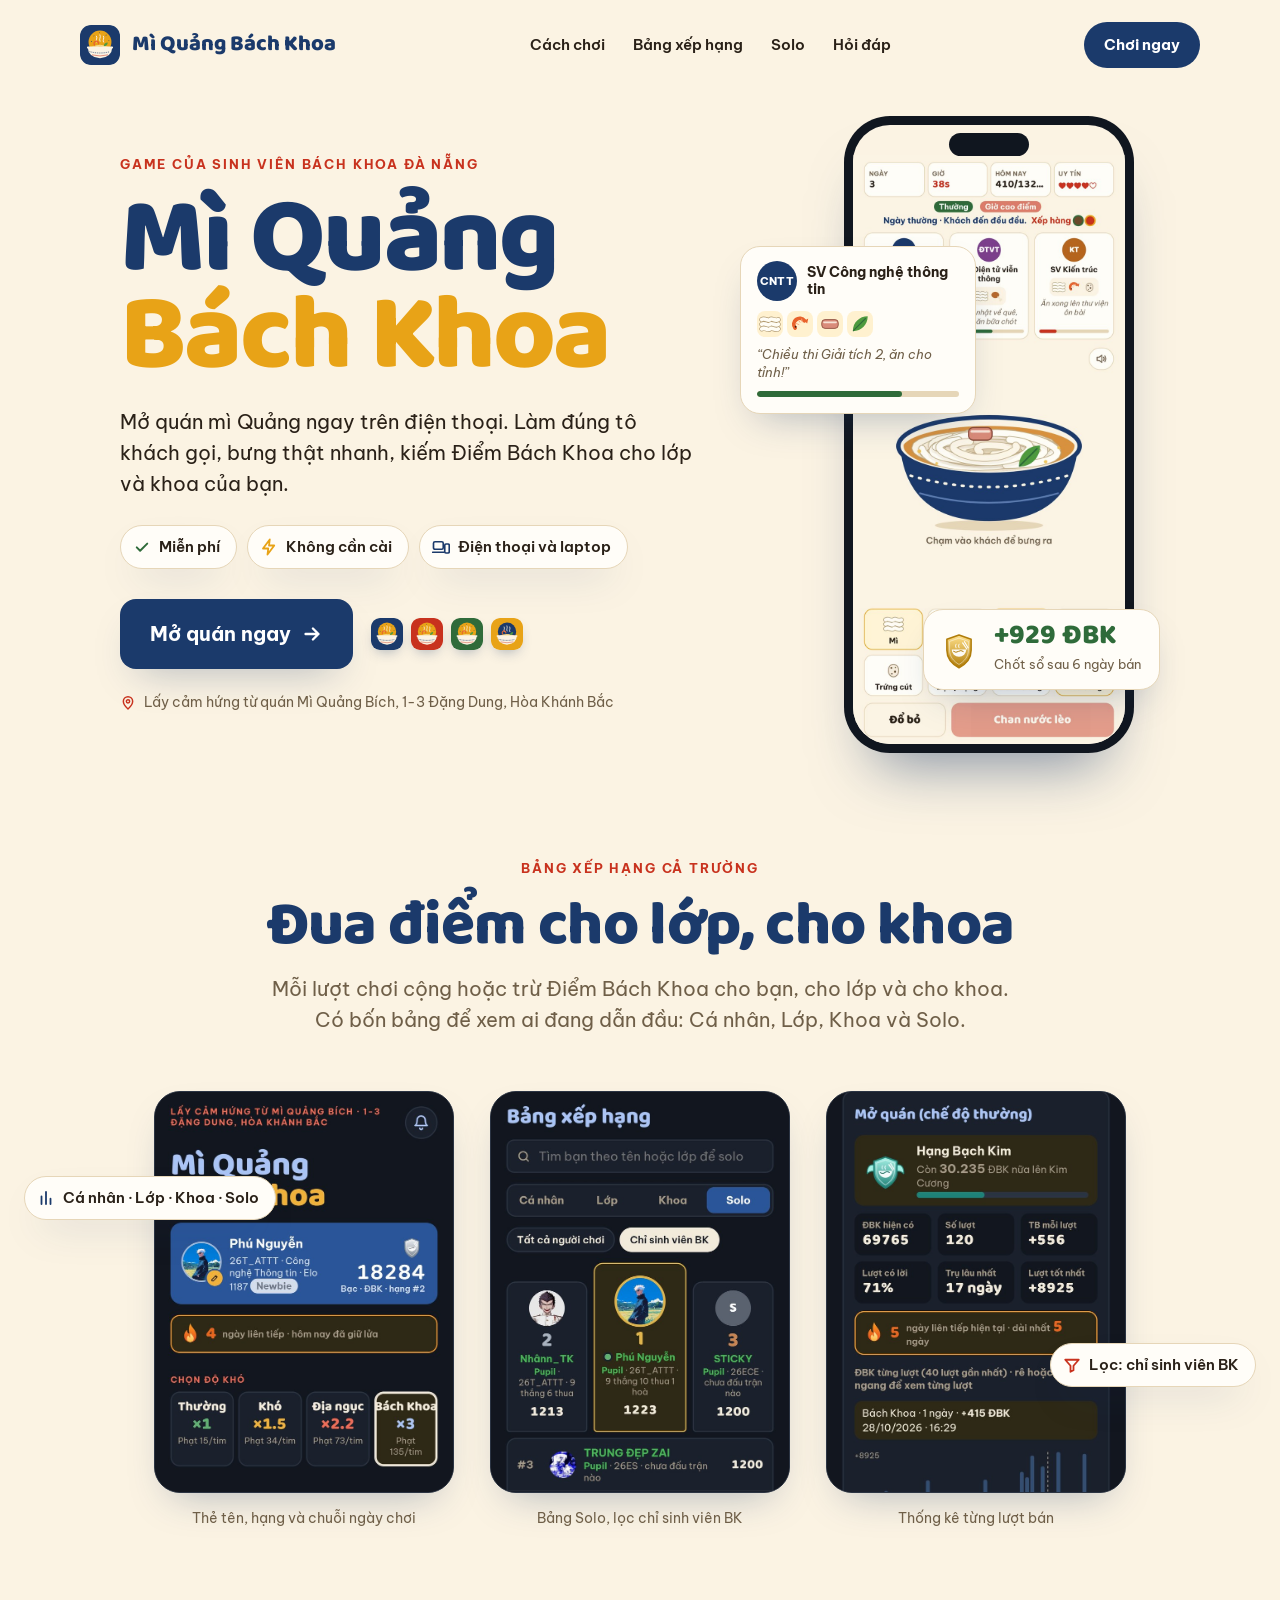
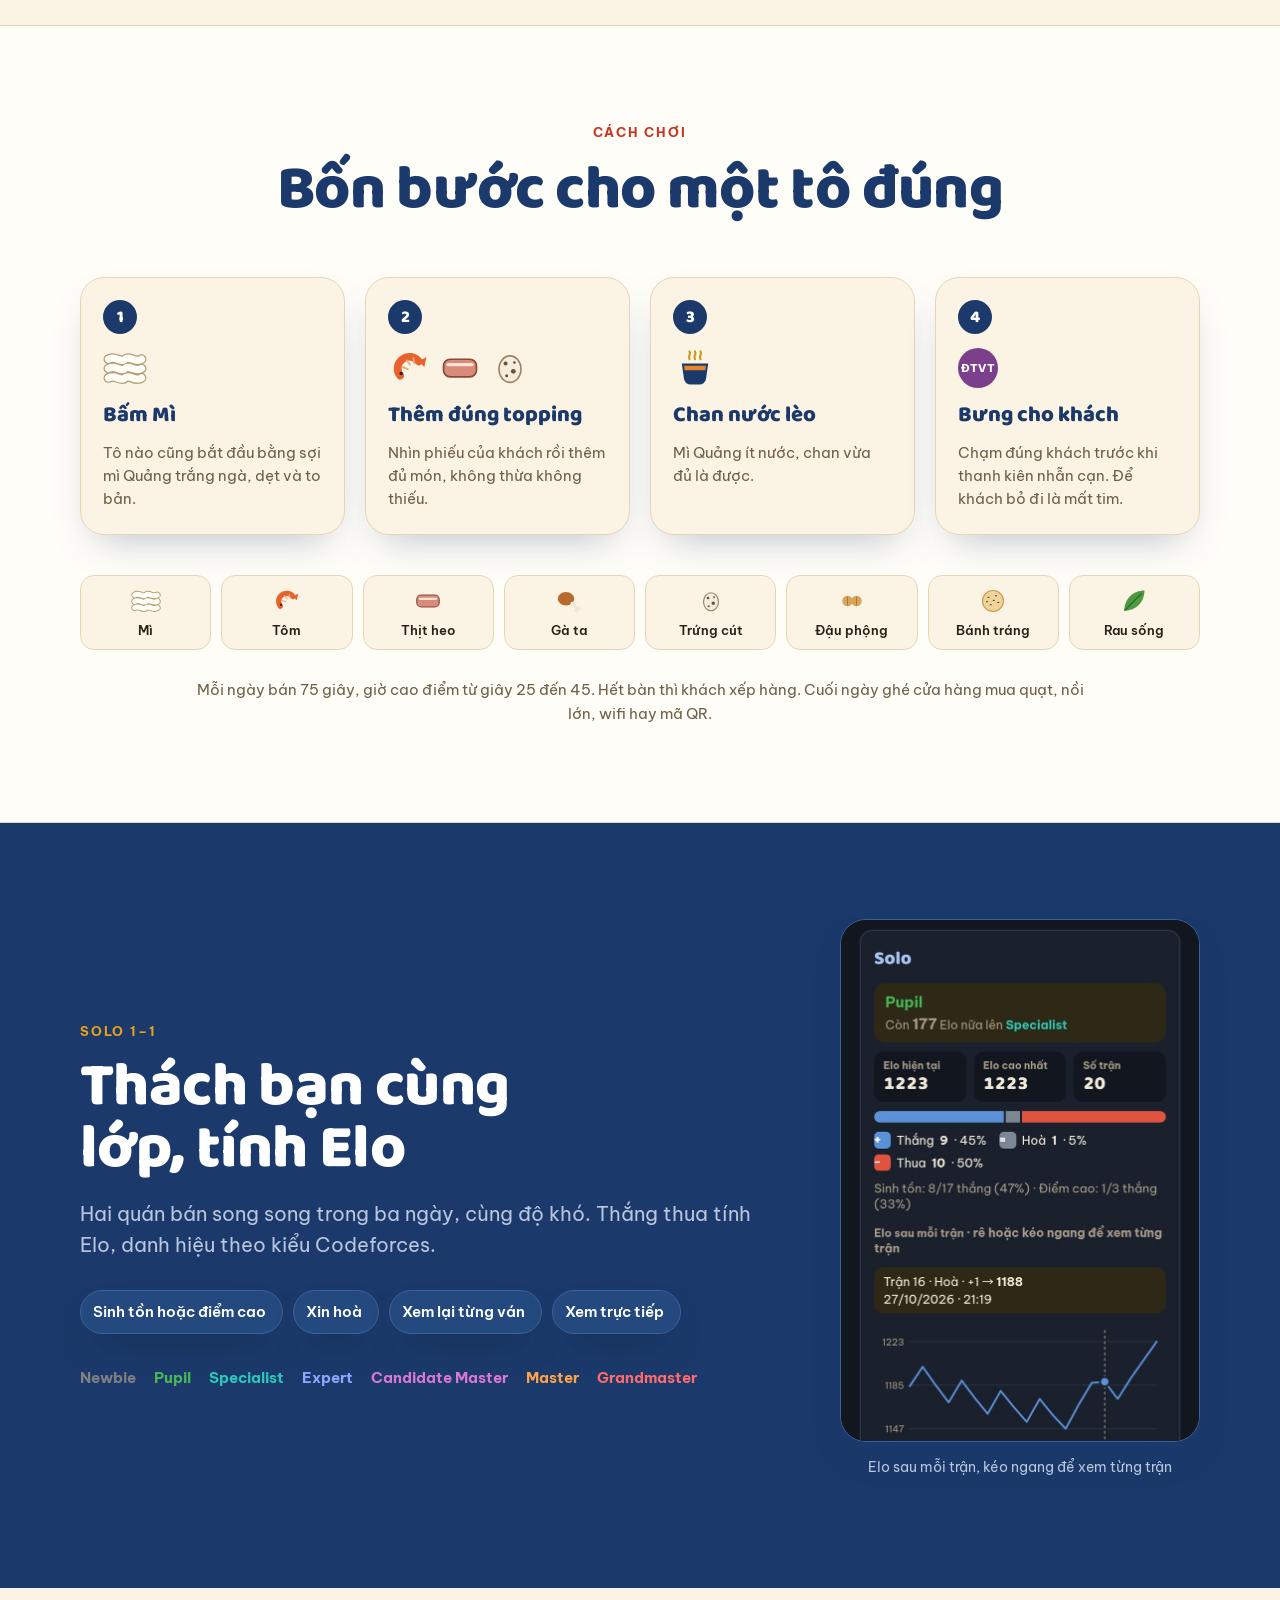
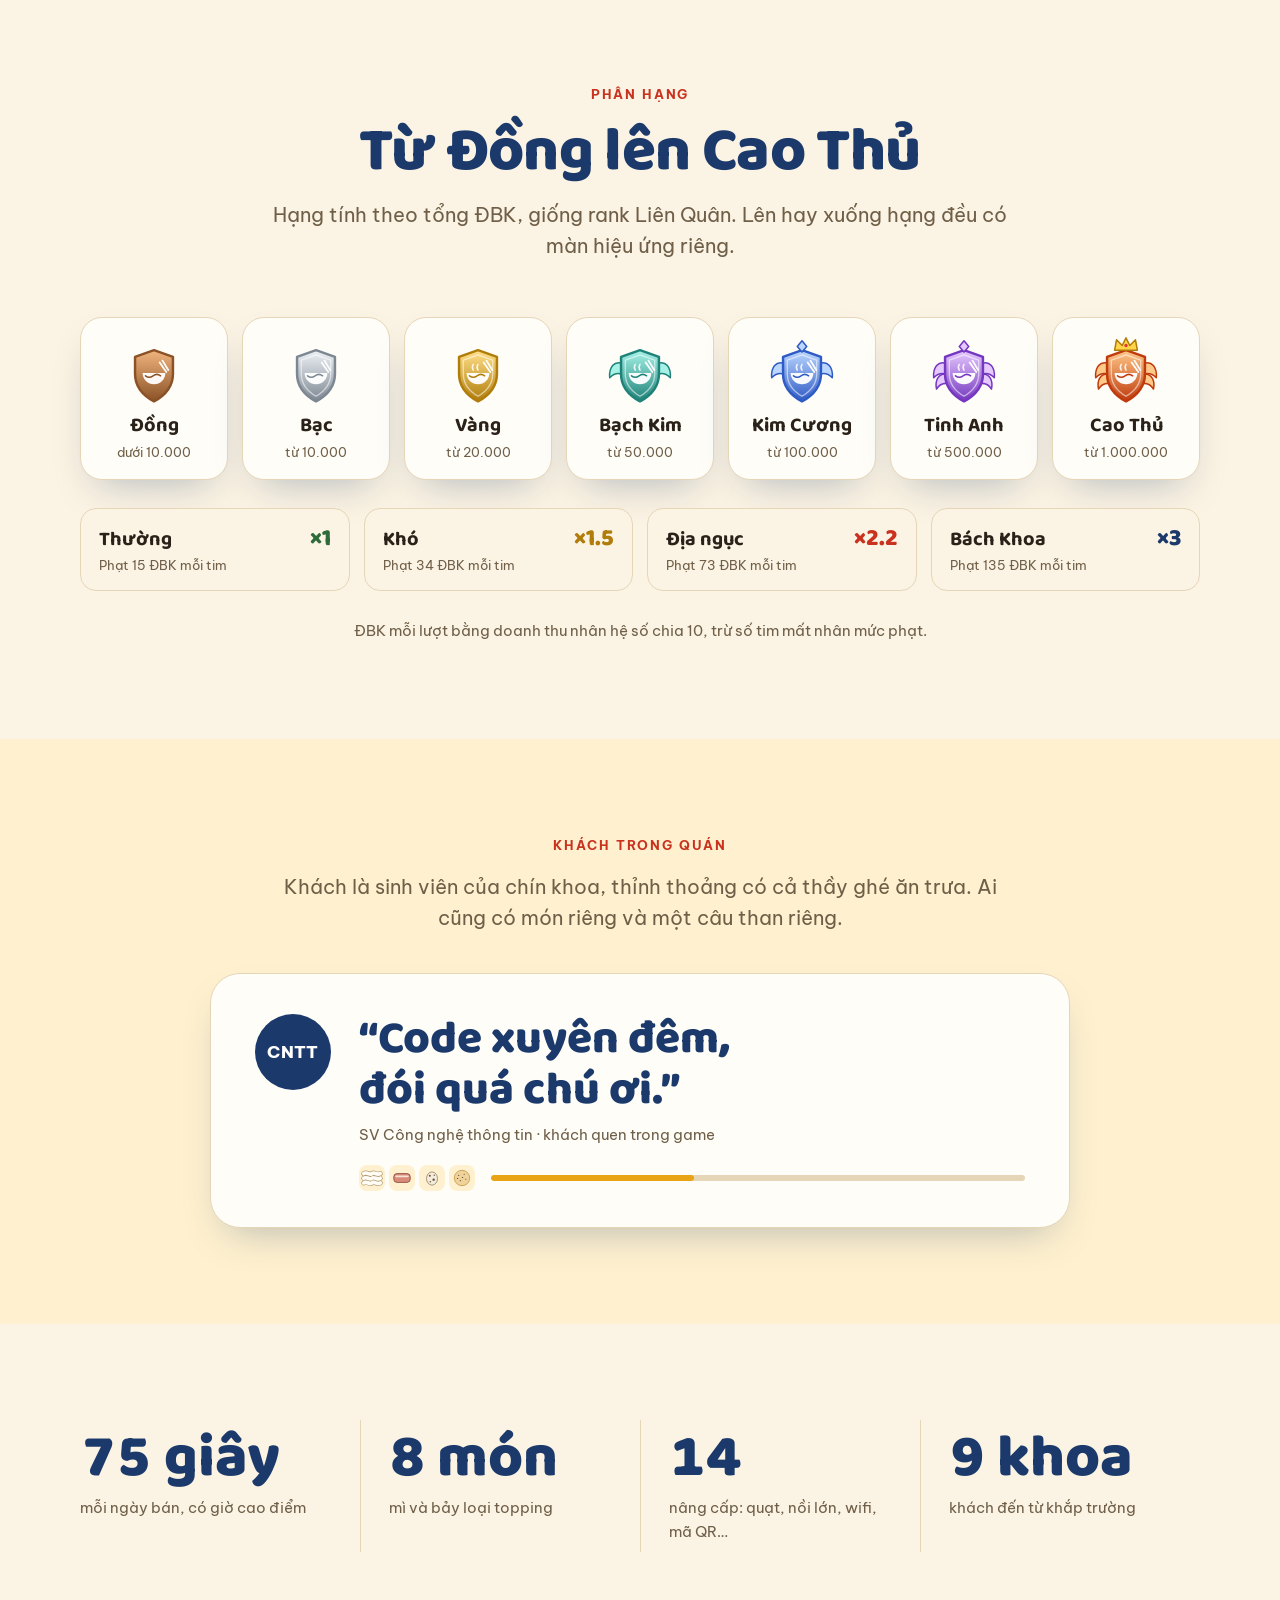
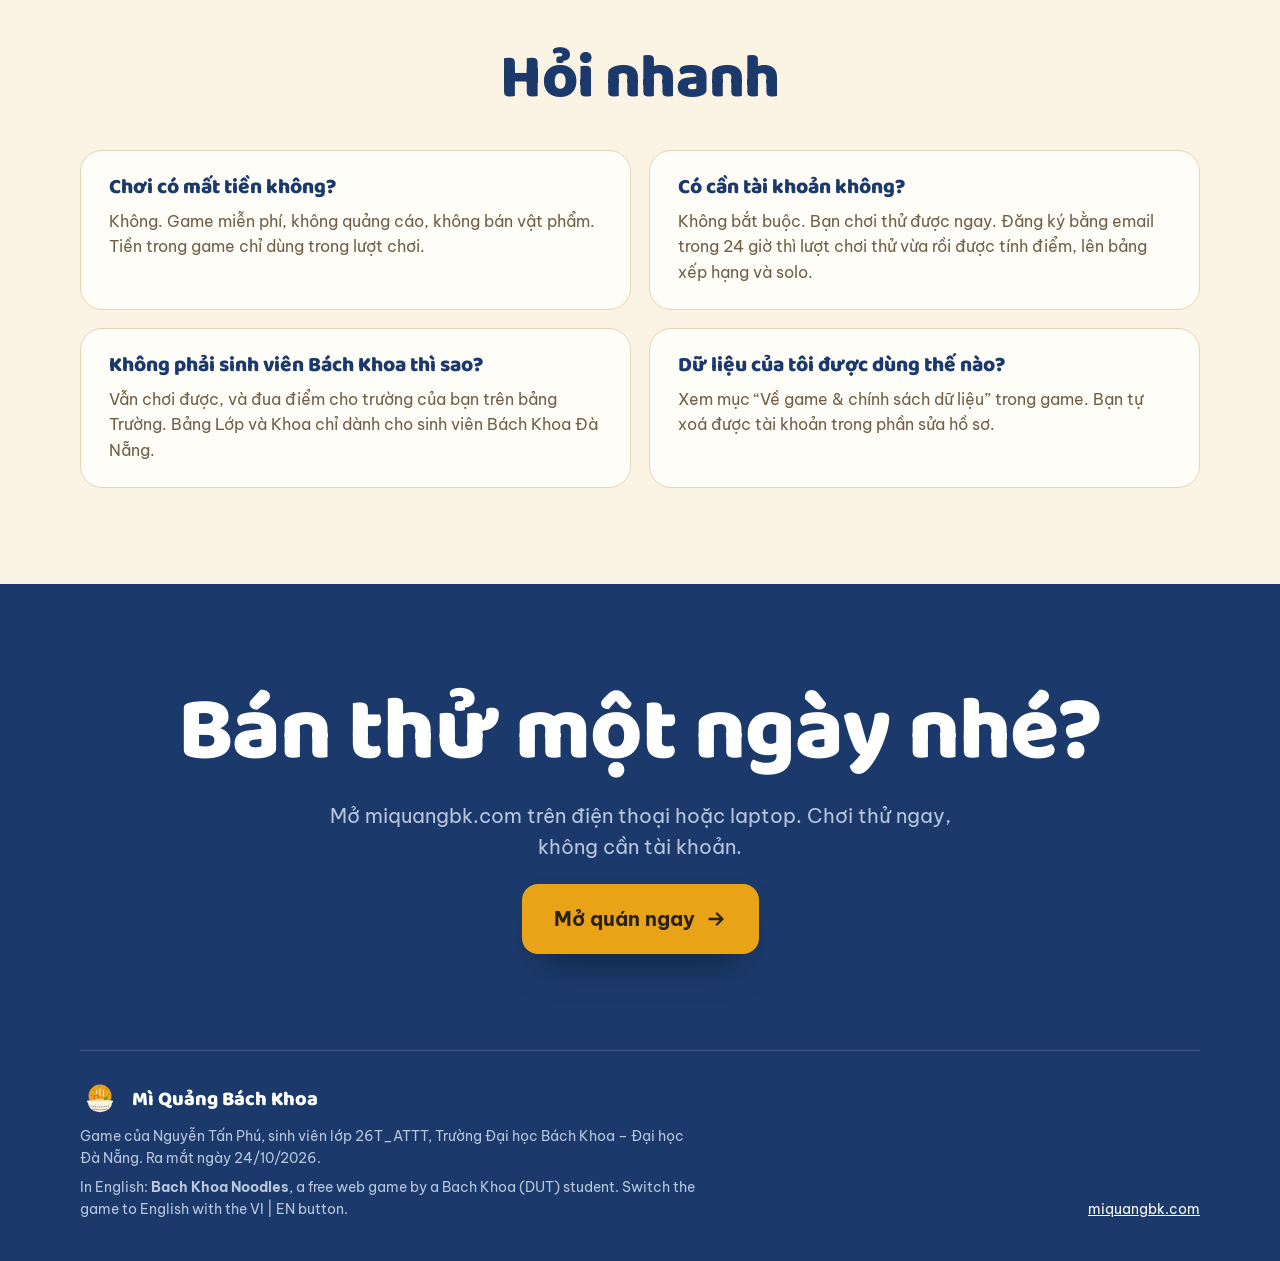
==== commit 0c5998e6: "Người mới vào chơi ngay, chỉ tay 3 tô đầu, giữ lượt chơi thử; mở cho mọi trường với bảng xếp hạng Tr" ====
--- a/gioi-thieu/index.html
+++ b/gioi-thieu/index.html
@@ -26,8 +26,8 @@
   {"@type":"ListItem","position":2,"name":"Giới thiệu","item":"https://miquangbk.com/gioi-thieu/"}]},
  {"@type":"FAQPage","mainEntity":[
   {"@type":"Question","name":"Chơi có mất tiền không?","acceptedAnswer":{"@type":"Answer","text":"Không. Game miễn phí, không quảng cáo, không bán vật phẩm. Tiền trong game chỉ dùng trong lượt chơi."}},
-  {"@type":"Question","name":"Có cần tài khoản không?","acceptedAnswer":{"@type":"Answer","text":"Không bắt buộc. Bạn chơi thử được ngay. Đăng ký bằng email để lên bảng xếp hạng, giữ chuỗi ngày chơi và solo."}},
-  {"@type":"Question","name":"Không phải sinh viên Bách Khoa thì sao?","acceptedAnswer":{"@type":"Answer","text":"Vẫn chơi được. Tài khoản có nhãn Ngoài BK, lên bảng Cá nhân và Solo, nhưng không tính vào bảng Lớp và Khoa."}},
+  {"@type":"Question","name":"Có cần tài khoản không?","acceptedAnswer":{"@type":"Answer","text":"Không bắt buộc. Bạn chơi thử được ngay. Đăng ký bằng email trong 24 giờ thì lượt chơi thử vừa rồi được tính điểm, lên bảng xếp hạng và solo."}},
+  {"@type":"Question","name":"Không phải sinh viên Bách Khoa thì sao?","acceptedAnswer":{"@type":"Answer","text":"Vẫn chơi được, và đua điểm cho trường của bạn trên bảng Trường. Bảng Lớp và Khoa chỉ dành cho sinh viên Bách Khoa Đà Nẵng."}},
   {"@type":"Question","name":"Dữ liệu của tôi được dùng thế nào?","acceptedAnswer":{"@type":"Answer","text":"Xem mục Về game và chính sách dữ liệu trong game. Bạn tự xoá được tài khoản trong phần sửa hồ sơ."}}]}
 ]}
 </script>
@@ -516,8 +516,8 @@
       <h2 id="hoi-h">Hỏi nhanh</h2>
       <div class="hoi-luoi">
         <div><h3>Chơi có mất tiền không?</h3><p>Không. Game miễn phí, không quảng cáo, không bán vật phẩm. Tiền trong game chỉ dùng trong lượt chơi.</p></div>
-        <div><h3>Có cần tài khoản không?</h3><p>Không bắt buộc. Bạn chơi thử được ngay. Đăng ký bằng email để lên bảng xếp hạng, giữ chuỗi ngày chơi và solo.</p></div>
-        <div><h3>Không phải sinh viên Bách Khoa thì sao?</h3><p>Vẫn chơi được. Tài khoản có nhãn “Ngoài BK”, lên bảng Cá nhân và Solo nhưng không tính vào bảng Lớp và Khoa.</p></div>
+        <div><h3>Có cần tài khoản không?</h3><p>Không bắt buộc. Bạn chơi thử được ngay. Đăng ký bằng email trong 24 giờ thì lượt chơi thử vừa rồi được tính điểm, lên bảng xếp hạng và solo.</p></div>
+        <div><h3>Không phải sinh viên Bách Khoa thì sao?</h3><p>Vẫn chơi được, và đua điểm cho trường của bạn trên bảng Trường. Bảng Lớp và Khoa chỉ dành cho sinh viên Bách Khoa Đà Nẵng.</p></div>
         <div><h3>Dữ liệu của tôi được dùng thế nào?</h3><p>Xem mục “Về game &amp; chính sách dữ liệu” trong game. Bạn tự xoá được tài khoản trong phần sửa hồ sơ.</p></div>
       </div>
     </div>
